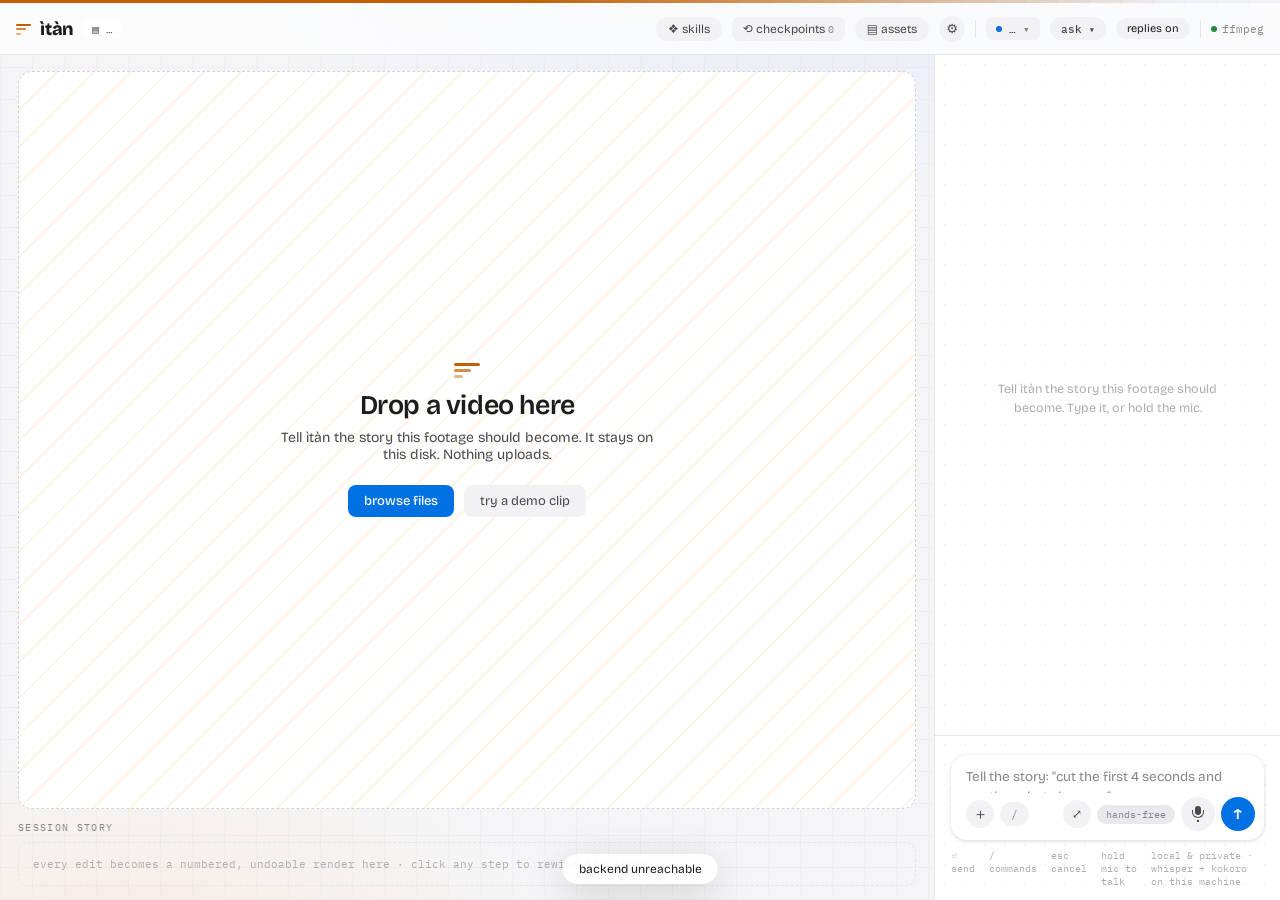
==== internal/server/ui/index.html @ f71ad03e "Depth is available and now asked for; preview images and audio as themselves The engine was never th" ====
<!DOCTYPE html>
<html lang="en">
<head>
<meta charset="utf-8">
<meta name="viewport" content="width=device-width, initial-scale=1">
<title>ìtàn</title>
<link href="https://fonts.googleapis.com/css2?family=Bricolage+Grotesque:opsz,wght@10..48,300..800&family=IBM+Plex+Mono:wght@400;500;600;700&display=swap" rel="stylesheet">
<style>
:root,[data-theme="light"]{--bg:#F5F5F7;--surface:#FFFFFF;--surface2:#FFFFFF;--fill:#F2F2F5;--fill2:#E8E8ED;--bubble:#E9E9EB;--border1:#E4E4E9;--border2:#D2D2D7;--border3:#B4B4BC;--t1:#1D1D1F;--t2:#48484D;--t3:#86868B;--t4:#AEAEB2;--accent:#0071E3;--accent-hov:#2B8AF0;--accent-deep:#005BB8;--accent-tint:rgba(0,113,227,.08);--accent-border:rgba(0,113,227,.32);--accent-border2:rgba(0,113,227,.5);--grid:rgba(0,0,0,.022);--plan:#C25E00;--plan-hov:#E07000;--plan-dim:#8F5A10;--plan-tint:rgba(255,149,0,.1);--plan-tint2:rgba(255,149,0,.2);--plan-border:rgba(255,149,0,.45);--rec:#FF3B30;--rec-tint:rgba(255,59,48,.07);--rec-border:rgba(255,59,48,.35);--err:#D70015;--err-tint:rgba(215,0,21,.05);--err-border:rgba(215,0,21,.3);--ok:#248A3D;--ok-border:rgba(36,138,61,.35);--stage:#E9E9ED;--ph1:#DFDFE4;--ph2:#D6D6DC;--hud:rgba(255,255,255,.85);--glass:rgba(255,255,255,.72);--dock:rgba(255,255,255,.92);--scrim:rgba(0,0,0,.3);--hf-bg:rgba(245,245,247,.97);--dots:rgba(0,0,0,.04);--shadow:rgba(0,0,0,.16)}
[data-theme="dark"]{--bg:#000000;--surface:#131316;--surface2:#1A1A1E;--fill:#232328;--fill2:#2C2C32;--bubble:#2E2E34;--border1:#26262C;--border2:#36363E;--border3:#4A4A54;--t1:#F5F5F7;--t2:#B9B9C0;--t3:#8E8E93;--t4:#636368;--accent:#0A84FF;--accent-hov:#409CFF;--accent-deep:#0060DF;--accent-tint:rgba(10,132,255,.12);--accent-border:rgba(10,132,255,.4);--accent-border2:rgba(10,132,255,.55);--grid:rgba(255,255,255,.016);--plan:#FF9F0A;--plan-hov:#FFB340;--plan-dim:#B37A20;--plan-tint:rgba(255,159,10,.1);--plan-tint2:rgba(255,159,10,.18);--plan-border:rgba(255,159,10,.4);--rec:#FF453A;--rec-tint:rgba(255,69,58,.08);--rec-border:rgba(255,69,58,.4);--err:#FF6961;--err-tint:rgba(255,105,97,.08);--err-border:rgba(255,105,97,.35);--ok:#32D74B;--ok-border:rgba(50,215,75,.35);--stage:#0A0A0C;--ph1:#141418;--ph2:#0E0E12;--hud:rgba(24,24,28,.85);--glass:rgba(16,16,18,.75);--dock:rgba(28,28,32,.92);--scrim:rgba(0,0,0,.55);--hf-bg:rgba(8,8,10,.95);--dots:rgba(255,255,255,.03);--shadow:rgba(0,0,0,.6)}
*{box-sizing:border-box}
html,body{height:100%}
body{margin:0;background:var(--bg);color:var(--t1);font-family:'Bricolage Grotesque',system-ui,sans-serif;-webkit-font-smoothing:antialiased;overflow:hidden}
.mono{font-family:'IBM Plex Mono',ui-monospace,monospace}
a{color:var(--accent);text-decoration:none}
button{font:inherit;border:none;background:none;color:inherit;cursor:pointer;padding:0}
input,textarea{font:inherit;color:var(--t1);background:transparent;border:none;outline:none}
::-webkit-scrollbar{width:8px;height:8px}::-webkit-scrollbar-thumb{background:var(--border1);border-radius:4px}::-webkit-scrollbar-track{background:transparent}
@keyframes rise{from{opacity:0;transform:translateY(12px)}to{opacity:1;transform:none}}
@keyframes blink{0%,55%{opacity:1}56%,100%{opacity:0}}
@keyframes pulse{0%,100%{opacity:1}50%{opacity:.3}}
@keyframes spin{to{transform:rotate(360deg)}}
@keyframes wv{0%,100%{transform:scaleY(.22)}50%{transform:scaleY(1)}}
@keyframes ringp{0%{box-shadow:0 0 0 0 rgba(255,69,58,.4)}100%{box-shadow:0 0 0 18px rgba(255,69,58,0)}}
.hidden{display:none!important}
.cursor{display:inline-block;width:7px;height:14px;background:var(--accent);margin-left:3px;vertical-align:-2px;animation:blink 1s step-end infinite}

#app{height:100vh;min-height:620px;display:flex;flex-direction:column;background:radial-gradient(1100px 520px at 66% -12%,var(--accent-tint),transparent 62%),radial-gradient(760px 420px at 10% 110%,var(--plan-tint),transparent 60%),repeating-linear-gradient(0deg,var(--grid) 0 1px,transparent 1px 32px),repeating-linear-gradient(90deg,var(--grid) 0 1px,transparent 1px 32px),var(--bg);overflow:hidden;position:relative}
#topbar{height:3px;flex:none;background:linear-gradient(90deg,var(--plan),var(--plan) 40%,transparent 92%)}

/* header */
header{height:52px;flex:none;display:flex;align-items:center;gap:10px;padding:0 16px;border-bottom:1px solid var(--border1);background:var(--glass);animation:rise .5s ease both}
.logo{display:flex;align-items:center;gap:9px}
.logo .bars{display:flex;flex-direction:column;gap:2.5px;padding-top:1px}
.logo .bars i{display:block;height:2px;background:var(--plan);border-radius:1px}
.logo .bars i:nth-child(1){width:15px}.logo .bars i:nth-child(2){width:10px;opacity:.75}.logo .bars i:nth-child(3){width:5px;opacity:.5}
.logo b{font-size:18px;font-weight:800;letter-spacing:-.01em}
#fileChip{font-size:10.5px;color:var(--t3);background:var(--surface2);border-radius:5px;padding:3px 8px}
#projChip{font-size:10.5px;color:var(--t2);background:var(--surface2);border-radius:5px;padding:3px 8px;cursor:pointer}
#projChip:hover{color:var(--t1)}
.rmx{margin-left:auto;color:var(--t4);cursor:pointer;font-size:10px;padding:0 2px;flex:none}
.step .tag+.rmx,.step .tag~.rmx{margin-left:0}
.rmx:hover{color:#e5484d}
.addTile{border-style:dashed;cursor:pointer;color:var(--t3)}
.addTile:hover{color:var(--t1);border-color:var(--accent-border)}
.runHdr{background:var(--fill2);width:186px}
.runHdr:hover{border-color:var(--accent-border)}
.runHdr .sum{color:var(--t3)}
.hpill{display:flex;align-items:center;gap:7px;font-size:12px;color:var(--t2);background:var(--fill);border-radius:999px;padding:5px 12px;cursor:pointer}
.hpill:hover{background:var(--border1)}
.hbtn{font-size:12px;color:var(--t2);background:var(--fill);border-radius:7px;padding:5px 11px;cursor:pointer}
.hbtn:hover{background:var(--border1)}
#skillChip{font-size:10px;color:var(--accent);background:var(--accent-tint);border-radius:999px;padding:1.5px 8px}
#gear{font-size:13px;color:var(--t2);background:var(--fill);border-radius:999px;width:26px;height:26px;display:flex;align-items:center;justify-content:center;cursor:pointer}
#gear:hover{background:var(--fill2)}
.vsep{width:1px;height:18px;background:var(--border1)}
#modelPill{display:flex;align-items:center;gap:7px;font-size:11px;color:var(--t1);background:var(--fill);border-radius:6px;padding:4.5px 10px;cursor:pointer}
#modelPill:hover{background:var(--fill2)}
#modelPill .dot{width:6px;height:6px;border-radius:50%;background:var(--accent)}
#modePill{font-size:10.5px;font-weight:500;border-radius:999px;padding:3.5px 10px;cursor:pointer;color:var(--t2);border:1px solid transparent;background:var(--fill)}
#modePill.plan{color:var(--plan);border-color:var(--plan-border);background:var(--plan-tint)}
#repliesPill{display:flex;align-items:center;gap:6px;background:var(--fill);border-radius:999px;padding:4px 11px;font-size:11px;cursor:pointer}
.wave{display:flex;align-items:flex-end;gap:1.5px;height:10px}
.wave i{width:2px;height:10px;background:var(--accent);border-radius:1px;transform-origin:bottom;animation:wv .8s ease-in-out infinite}
.wave i:nth-child(2){animation-delay:.15s}.wave i:nth-child(3){animation-delay:.3s}.wave i:nth-child(4){animation-delay:.45s}
#tokens{font-size:10.5px;color:var(--t3)}
#ffdot{display:flex;align-items:center;gap:5px;font-size:10.5px;color:var(--t3)}
#ffdot i{width:6px;height:6px;border-radius:50%;background:var(--ok)}
#ffdot.bad i{background:var(--err)}

/* layout */
#main{flex:1;display:flex;min-height:0}
#stagecol{flex:1.45;min-width:0;display:flex;flex-direction:column;padding:16px 18px 14px;gap:12px;animation:rise .55s .08s ease both;position:relative}
#planBanner{flex:none;display:flex;align-items:center;gap:9px;background:var(--plan-tint);border-radius:8px;padding:8px 12px;font-size:11px;color:var(--plan)}
#planBanner .r{margin-left:auto;color:var(--plan-dim)}

/* empty state */
#empty{flex:1;min-height:0;border:1.5px dashed var(--border2);border-radius:14px;background:var(--surface) repeating-linear-gradient(135deg,var(--plan-tint) 0 2px,transparent 2px 26px);display:flex;flex-direction:column;align-items:center;justify-content:center;gap:8px;padding:32px}
#empty.drag{border-color:var(--accent)}
#empty .bars i{display:block;height:3px;background:var(--plan);border-radius:2px;margin-bottom:3px}
#empty .bars i:nth-child(1){width:26px}#empty .bars i:nth-child(2){width:17px;opacity:.7}#empty .bars i:nth-child(3){width:9px;opacity:.45}
#empty h1{font-size:27px;font-weight:600;letter-spacing:-.015em;margin:0}
#empty p{font-size:14px;color:var(--t2);text-align:center;max-width:380px;margin:0;text-wrap:pretty}
.btnP{font-size:13px;font-weight:500;color:#FFF;background:var(--accent);border-radius:8px;padding:8px 16px;cursor:pointer}
.btnP:hover{background:var(--accent-deep)}
.btnS{font-size:13px;color:var(--t2);background:var(--fill);border-radius:8px;padding:8px 16px;cursor:pointer}
.btnS:hover{background:var(--border1)}

/* stage */
#stage{flex:1;min-height:0;background:var(--stage);border-radius:14px;position:relative;display:flex;align-items:center;justify-content:center;overflow:hidden}
#stage video{max-width:100%;max-height:100%;border-radius:4px}
#stage img{max-width:100%;max-height:100%;border-radius:4px;object-fit:contain}
#stageAudio{display:flex;flex-direction:column;align-items:center;gap:10px;color:var(--t2)}
#stageAudio.hidden{display:none}
#stageAudio .g{font-size:34px;color:var(--accent)}
#stageAudio .n{font-size:11px}
.hud{font-size:10.5px;color:var(--t2);background:var(--hud);border-radius:6px;padding:4px 9px}
#hudFile{position:absolute;top:12px;left:12px;z-index:3}
#hudRight{position:absolute;top:12px;right:12px;display:flex;gap:8px;align-items:center;z-index:3}
#viewToggle{display:flex;font-size:10.5px;background:var(--hud);border-radius:7px;overflow:hidden}
#viewToggle span{cursor:pointer;padding:4px 10px;color:var(--t3)}
#viewToggle span.on{color:#FFF;background:var(--accent);font-weight:700}
#exportBtn,#regionBtn{cursor:pointer}
#exportBtn:hover,#regionBtn:hover{background:var(--border1)}
/* lives at stagecol level so it is visible on empty projects too (compose-only runs) */
#workBanner{position:absolute;left:50%;transform:translateX(-50%);top:28px;max-width:72%;display:flex;align-items:center;gap:10px;background:var(--hud);border:1px solid var(--accent-border);border-radius:999px;padding:8px 16px;font-size:11px;color:var(--accent);z-index:6;box-shadow:0 8px 30px var(--shadow);white-space:nowrap}
#workBanner .spin{display:inline-block;width:11px;height:11px;border:1.5px solid var(--accent);border-top-color:transparent;border-radius:50%;animation:spin 1s linear infinite}
#workBanner .r{margin-left:auto;color:var(--t3)}
#transport{position:absolute;left:12px;right:12px;bottom:12px;display:flex;align-items:center;gap:12px;background:var(--hud);border-radius:8px;padding:7px 12px;z-index:3}
#transport #playBtn{cursor:pointer;font-size:12px;color:var(--t1)}
#tTime{font-size:10.5px;color:var(--t2)}
#tBar{flex:1;height:3px;background:var(--border1);border-radius:2px;position:relative;cursor:pointer}
#tFill{position:absolute;left:0;top:0;bottom:0;width:0;background:var(--accent);border-radius:2px}
#tKnob{position:absolute;top:-3.5px;width:10px;height:10px;border-radius:50%;background:var(--t1);transform:translateX(-5px)}
#tDims{font-size:10px;color:var(--t3)}
/* region select */
#regionLayer{position:absolute;inset:0;z-index:4;cursor:crosshair;display:none}
#regionBox{position:absolute;border:1.5px dashed var(--plan);background:var(--plan-tint);border-radius:3px;box-shadow:0 0 0 2000px var(--scrim)}
#regionBox i{position:absolute;width:7px;height:7px;background:var(--plan);border-radius:1px}
#regionBox i:nth-child(1){top:-7px;left:-7px}#regionBox i:nth-child(2){top:-7px;right:-7px}#regionBox i:nth-child(3){bottom:-7px;left:-7px}#regionBox i:nth-child(4){bottom:-7px;right:-7px}
#regionLabel{position:absolute;top:-24px;left:0;font-size:9.5px;color:var(--plan);white-space:nowrap;font-family:'IBM Plex Mono',ui-monospace,monospace}
#regionPop{position:absolute;width:300px;background:var(--surface2);border-radius:11px;box-shadow:0 16px 50px var(--shadow);overflow:hidden;z-index:6}
#regionPop .hd{padding:7px 12px;background:var(--fill);font-size:9px;letter-spacing:.12em;color:var(--t3);display:flex;align-items:center;gap:7px}
#regionPop .hd .r{margin-left:auto;letter-spacing:0}
#regionPop .bd{padding:10px 12px;display:flex;flex-direction:column;gap:9px}
#regionText{font-size:13px;color:var(--t1);line-height:1.4;width:100%}
#regionPop .opts{display:flex;gap:5px;font-size:9px;align-items:center}
#regionPop .opts span{cursor:pointer;color:var(--t3);background:var(--fill);border-radius:999px;padding:2.5px 8px}
#regionPop .opts span.on{color:#FFF;background:var(--plan);font-weight:600}
#regionSend{margin-left:auto;width:22px;height:22px;border-radius:50%;background:var(--accent);color:#FFF;font-size:12px;font-weight:700;display:flex;align-items:center;justify-content:center;cursor:pointer}

/* timeline */
#tlHead{display:flex;align-items:baseline;gap:10px;margin-bottom:8px}
.lbl{font-size:9.5px;letter-spacing:.14em;color:var(--t3);font-family:'IBM Plex Mono',ui-monospace,monospace}
#chapter{font-size:9.5px;color:var(--t4)}
#tlToggle{display:flex;font-size:9px;background:var(--fill);border-radius:6px;overflow:hidden;margin-left:2px}
#tlToggle span{cursor:pointer;padding:2.5px 9px;color:var(--t3);font-weight:700}
#tlToggle span.on{color:#FFF;background:var(--accent)}
.tlAct{cursor:pointer;font-size:10px;color:var(--t3);font-family:'IBM Plex Mono',ui-monospace,monospace}
.tlAct:hover{color:var(--t1)}
#tlEmpty{border:1px dashed var(--border1);border-radius:10px;padding:14px;font-size:10.5px;color:var(--t4);font-family:'IBM Plex Mono',ui-monospace,monospace}
#strip{display:flex;gap:8px;overflow-x:auto;padding-bottom:2px}
.step{cursor:pointer;flex:none;width:158px;border:1px solid transparent;background:var(--fill);border-radius:10px;padding:9px 11px}
.step:hover{background:var(--fill2)}
.step.active{border-color:var(--accent);background:var(--accent-tint)}
.step.rendering{border-color:var(--accent-border2);background:var(--accent-tint)}
.step .row{display:flex;align-items:baseline;gap:7px;font-size:10.5px;font-family:'IBM Plex Mono',ui-monospace,monospace;min-width:0}
.step .num{color:var(--t3);font-weight:700;flex:none}
.step.active .num,.step.rendering .num{color:var(--accent)}
/* long tool names (replace_audio, change_background) ellipsize instead of
   pushing the tag and ✕ outside the card border */
.step .nm{color:var(--t1);font-weight:500;flex:0 1 auto;min-width:0;overflow:hidden;text-overflow:ellipsis;white-space:nowrap}
.step .tag{margin-left:auto;font-size:8.5px;letter-spacing:.06em;color:var(--accent);flex:none}
.step.rendering .tag{animation:pulse 1.2s ease-in-out infinite}
.step .sum{font-size:11.5px;color:var(--t2);margin-top:4px;white-space:nowrap;overflow:hidden;text-overflow:ellipsis}
.step .meta{font-size:9.5px;color:var(--t3);margin-top:4px;font-family:'IBM Plex Mono',ui-monospace,monospace}
#tracks{background:var(--surface2);border-radius:10px;padding:9px 12px 11px;display:flex;flex-direction:column;gap:5px;position:relative}
#tracks .scale{display:flex;justify-content:space-between;font-size:8.5px;color:var(--t4);padding-left:34px;font-family:'IBM Plex Mono',ui-monospace,monospace}
#tracks .trow{display:flex;align-items:center;gap:8px}
#tracks .tlab{width:26px;font-size:9px;color:var(--t3);flex:none;font-family:'IBM Plex Mono',ui-monospace,monospace}
#tracks .note{font-size:8.5px;color:var(--t4);padding-left:34px;margin-top:2px;font-family:'IBM Plex Mono',ui-monospace,monospace}
#tracks .lane{position:relative;flex:1;cursor:crosshair}
#tracks .tsel{position:absolute;top:-2px;bottom:-2px;background:var(--accent-tint);border:1px solid var(--accent-border);border-radius:3px;pointer-events:none}
#tracks .tsel .tlbl{position:absolute;top:-16px;left:0;font-size:9px;color:var(--accent);white-space:nowrap;font-family:'IBM Plex Mono',ui-monospace,monospace}
.thandle{position:absolute;top:-3px;bottom:-3px;width:8px;background:var(--accent);border-radius:3px;cursor:ew-resize;opacity:0;transition:opacity .15s;z-index:3}
.thandle::after{content:'';position:absolute;inset:0 -6px}
#tracks .trow:hover .thandle{opacity:.9}
.thandle.dragging{opacity:1}
#gestureChip{position:absolute;right:12px;bottom:8px;display:flex;align-items:center;gap:9px;background:var(--surface2);border:1px solid var(--accent-border);border-radius:999px;padding:5px 6px 5px 13px;box-shadow:0 8px 30px var(--shadow);z-index:5;font-family:'IBM Plex Mono',ui-monospace,monospace;font-size:10.5px}
#gestureChip .apply{cursor:pointer;color:#FFF;background:var(--accent);border-radius:999px;padding:3px 11px;font-weight:700}
#gestureChip .apply:hover{background:var(--accent-hov)}
#gestureChip .drop{cursor:pointer;color:var(--t3);padding:3px 5px}
#gestureChip .drop:hover{color:var(--t1)}

#playhead{position:absolute;top:24px;bottom:26px;width:1.5px;background:var(--t1);z-index:2;pointer-events:none}
#playhead i{position:absolute;top:-5px;left:-3.5px;width:8.5px;height:6px;background:var(--t1);clip-path:polygon(0 0,100% 0,50% 100%)}
#resumeCard{cursor:pointer;margin-top:22px;display:flex;align-items:center;gap:12px;background:var(--surface2);border-radius:10px;padding:10px 14px;box-shadow:0 1px 4px var(--shadow)}
#resumeCard:hover{background:var(--fill2)}
#resumeCard .rg{font-size:10px;color:var(--t3)}
#resumeCard .rn{font-size:12.5px;font-weight:500;color:var(--t1)}
#resumeCard .rm{font-size:10px;color:var(--t3);margin-top:2px}
#resumeCard .go{font-size:11px;color:var(--accent);margin-left:8px}
/* assets drawer */
#astDlg{position:absolute;top:55px;right:0;bottom:0;width:392px;background:var(--bg);box-shadow:-20px 0 60px var(--shadow);z-index:41;display:flex;flex-direction:column}
#astHead{padding:14px 18px 10px;display:flex;align-items:center;gap:10px}
#astHead b{font-size:15px;font-weight:600}
#astHead .pth{font-size:10px;color:var(--t3);max-width:180px;white-space:nowrap;overflow:hidden;text-overflow:ellipsis}
#astFilters{display:flex;gap:5px;padding:0 18px 10px}
#astFilters span{cursor:pointer;font-size:10px;color:var(--t3);background:var(--fill);border-radius:999px;padding:3.5px 11px}
#astFilters span.on{color:#FFF;background:var(--accent)}
#astFilters span.iss{color:var(--err);background:var(--err-tint)}
#astFilters span.iss.on{color:#FFF;background:var(--err)}
#astGrid{flex:1;overflow-y:auto;padding:2px 14px 12px;display:grid;grid-template-columns:1fr 1fr;gap:8px;align-content:start}
.astCard{cursor:pointer;border-radius:11px;padding:7px;background:var(--surface)}
.astCard:hover{background:var(--fill)}
.astThumb{aspect-ratio:16/10;border-radius:7px;background:var(--ph1);display:flex;align-items:center;justify-content:center;position:relative;overflow:hidden;font-size:15px;color:var(--t3)}
.astThumb .badge{position:absolute;top:5px;left:5px;font-size:8.5px;color:#FFF;background:var(--accent);border-radius:4px;padding:1px 6px}
.astThumb .dur{position:absolute;bottom:5px;right:6px;font-size:8.5px;color:var(--t2)}
.astCard .nm{font-size:10.5px;color:var(--t1);margin-top:6px;white-space:nowrap;overflow:hidden;text-overflow:ellipsis}
.astCard .mt{font-size:9px;color:var(--t3);margin-top:2px}
.astCard .mt.bad{color:var(--err)}
.astCard .fix{font-size:9.5px;color:var(--accent);margin-top:5px}
#astFoot{padding:11px 18px;display:flex;align-items:center;gap:8px;border-top:1px solid var(--border1)}
#astFoot .hint{flex:1;font-size:11.5px;color:var(--t3)}
#astImport{cursor:pointer;font-size:12px;color:var(--accent);background:var(--fill);border-radius:7px;padding:5px 12px}
#astImport:hover{background:var(--fill2)}
/* export dialog */
#expDlg{width:440px;border-radius:16px;top:50%;left:50%;transform:translate(-50%,-50%)}
#expDlg .fileRow{display:flex;gap:12px;align-items:center;background:var(--surface);border-radius:12px;padding:12px;margin:0 20px}
#expDlg .fileRow .th{width:44px;height:66px;border-radius:6px;background:var(--ph1);flex:none}
#expDlg .lbl{font-size:9.5px;letter-spacing:.14em;color:var(--t3);margin:16px 20px 8px}
#expDlg .preset{display:flex;align-items:center;gap:10px;padding:11px 14px;background:var(--surface);border-radius:12px;margin:0 20px}
#expDlg .preset .radio{width:16px;height:16px;border-radius:50%;background:var(--accent);flex:none;display:flex;align-items:center;justify-content:center}
#expDlg .preset .radio i{width:6px;height:6px;border-radius:50%;background:#FFF}
#expName{flex:1;background:var(--fill);border-radius:7px;padding:7px 10px;font-size:11.5px;font-family:'IBM Plex Mono',ui-monospace,monospace}
#dropVeil{position:absolute;inset:0;z-index:70;background:var(--accent-tint);backdrop-filter:blur(2px);display:flex;align-items:center;justify-content:center;pointer-events:none}
#dropVeil .box{border:2px dashed var(--accent);border-radius:16px;padding:22px 34px;background:var(--surface2);font-size:15px;font-weight:600;color:var(--accent);box-shadow:0 20px 60px var(--shadow)}
/* chat */
#chatcol{width:clamp(340px,27vw,430px);flex:none;display:flex;flex-direction:column;border-left:1px solid var(--border1);background-color:var(--surface);background-image:radial-gradient(var(--dots) 1px,transparent 1px);background-size:20px 20px;min-height:0;animation:rise .55s .16s ease both}
#msgs{flex:1;overflow-y:auto;padding:16px 16px 8px;display:flex;flex-direction:column;gap:16px}
.mU{flex:none;align-self:flex-end;max-width:88%;background:var(--accent-tint);border-radius:14px;padding:8px 13px;font-size:13px;line-height:1.5;color:var(--t1);white-space:pre-wrap}
.mA{flex:none;align-self:flex-start;max-width:96%;font-size:13px;line-height:1.55;color:var(--t2);white-space:pre-wrap}
#chatHint{margin:auto;align-self:center;max-width:250px;text-align:center;font-size:12.5px;line-height:1.5;color:var(--t4);text-wrap:pretty}
.speakChip{display:inline-flex;align-items:center;gap:7px;margin-top:8px;background:var(--accent-tint);border-radius:999px;padding:4px 11px;font-size:10px;color:var(--accent);font-family:'IBM Plex Mono',ui-monospace,monospace}
.speakChip .mute{cursor:pointer;color:var(--t3)}
.speakChip .mute:hover{color:var(--t1)}
.trace{flex:none;background:var(--surface2);border-radius:11px;overflow:hidden}
.trace .hd{display:flex;align-items:center;gap:8px;padding:8px 12px;font-size:10px;letter-spacing:.1em;color:var(--t3);font-family:'IBM Plex Mono',ui-monospace,monospace;cursor:pointer}
.trace .hd .sum{margin-left:auto;letter-spacing:0;color:var(--t2)}
.trow2{padding:8px 12px;border-top:1px solid var(--border1)}
.trow2 .l1{display:flex;align-items:baseline;gap:8px;font-size:12px;font-family:'IBM Plex Mono',ui-monospace,monospace}
.trow2 .g{display:inline-block}
.trow2 .nm{font-weight:700;color:var(--t1)}
.trow2 .ar{color:var(--t3);overflow:hidden;text-overflow:ellipsis;white-space:nowrap;flex:1;min-width:0}
.trow2 .rt{flex:none;margin-left:auto;font-size:10.5px;color:var(--t3)}
.trow2 .res{font-size:11.5px;line-height:1.5;padding-left:21px;margin-top:2px;color:var(--t2);font-family:'IBM Plex Mono',ui-monospace,monospace;word-break:break-word}
.plan{flex:none;background:var(--plan-tint);border-radius:11px;overflow:hidden}
.plan .hd{display:flex;align-items:center;gap:8px;padding:8px 12px;font-size:10px;letter-spacing:.1em;color:var(--plan);font-family:'IBM Plex Mono',ui-monospace,monospace}
.plan .bd{padding:6px 12px 10px;display:flex;flex-direction:column}
.plan .it{display:flex;gap:10px;padding:5.5px 0;font-size:13px;line-height:1.45;color:var(--t2);border-bottom:1px solid var(--plan-tint)}
.plan .it b{font-size:11px;color:var(--plan);font-family:'IBM Plex Mono',ui-monospace,monospace;font-weight:400;padding-top:1px}
.plan .acts{display:flex;gap:8px;align-items:center;margin-top:11px}
.planGo{font-size:12.5px;font-weight:600;color:#FFF;background:var(--plan);border-radius:7px;padding:7px 14px;cursor:pointer}
.planGo:hover{background:var(--plan-hov)}
.planKeep{font-size:12.5px;color:var(--t2);background:var(--fill);border-radius:7px;padding:7px 12px;cursor:pointer}
.planSteer{flex:1;font-size:12px;color:var(--t3);background:var(--fill);border-radius:7px;padding:7px 11px;font-style:italic}

/* composer */
#composer{flex:none;padding:10px 16px 12px;border-top:1px solid var(--border1);display:flex;flex-direction:column;gap:9px}
#micErr{background:var(--err-tint);border-radius:9px;padding:9px 12px;display:flex;gap:9px;align-items:baseline}
#micErr .x{font-size:12px;color:var(--err);font-family:'IBM Plex Mono',ui-monospace,monospace}
#micErr .bd{font-size:12.5px;line-height:1.5;color:var(--t2);flex:1}
#micErr code{display:block;font-family:'IBM Plex Mono',ui-monospace,monospace;font-size:11.5px;color:var(--t1);background:var(--surface2);border-radius:6px;padding:6px 10px;margin-top:6px}
#micErr .retry{cursor:pointer;font-size:10.5px;color:var(--err);flex:none;font-family:'IBM Plex Mono',ui-monospace,monospace}
#chips{display:flex;gap:7px;flex-wrap:wrap}
#chips span{cursor:pointer;font-size:12px;color:var(--t2);background:var(--fill);border-radius:999px;padding:5px 12px}
#chips span:hover{background:var(--fill2);color:var(--t1)}
#composeBar{display:flex;flex-direction:column;background:var(--surface2);border-radius:16px;box-shadow:0 1px 4px var(--shadow);padding:6px 9px 9px 15px}
#composeRow{display:flex;align-items:center;gap:6px;padding-top:4px;min-width:0;flex-wrap:nowrap}
#expandBtn{cursor:pointer;width:28px;height:28px;border-radius:50%;background:var(--fill);color:var(--t2);font-size:12px;display:flex;align-items:center;justify-content:center;flex:none}
#expandBtn:hover{background:var(--fill2);color:var(--t1)}
#composeBar.expanded #input{flex:none!important;height:42vh!important;max-height:42vh}
#plusBtn{cursor:pointer;width:28px;height:28px;border-radius:50%;background:var(--fill);color:var(--t2);font-size:15px;display:flex;align-items:center;justify-content:center;flex:none}
#plusBtn:hover{background:var(--fill2);color:var(--t1)}
#cmdChip{cursor:pointer;font-size:11px;color:var(--t3);background:var(--fill);border-radius:999px;padding:5px 11px;white-space:nowrap;flex:none}
#cmdChip:hover{background:var(--fill2);color:var(--t1)}
#liveChip{display:flex;align-items:center;justify-content:center;width:28px;height:28px;border-radius:50%;background:var(--fill);flex:none}
#liveChip i{width:7px;height:7px;border-radius:50%;background:var(--ok);animation:pulse 1.2s ease-in-out infinite}
#input{flex:1;font-size:13.5px;color:var(--t1);resize:none;border:none;background:transparent;outline:none;font-family:inherit;line-height:1.45;max-height:140px;overflow-y:auto;padding:6px 0}
#input::placeholder{color:var(--t3)}
#hfBtn{cursor:pointer;font-size:9.5px;color:var(--t3);background:var(--fill2);border-radius:999px;padding:3px 9px;font-family:'IBM Plex Mono',ui-monospace,monospace;flex:none;white-space:nowrap}
#hfBtn:hover{color:var(--accent)}
#micBtn{cursor:pointer;width:34px;height:34px;border-radius:50%;background:var(--fill);color:var(--t2);display:flex;align-items:center;justify-content:center;flex:none}
#micBtn:hover{color:var(--rec)}
.micIco{position:relative;width:16px;height:16px}
.micIco i:nth-child(1){position:absolute;left:5px;top:0;width:6px;height:9px;border-radius:3px;background:currentColor}
.micIco i:nth-child(2){position:absolute;left:2px;top:4px;width:12px;height:8px;border:1.5px solid currentColor;border-top:none;border-radius:0 0 7px 7px}
.micIco i:nth-child(3){position:absolute;left:7px;bottom:0;width:2px;height:2.5px;background:currentColor}
#sendBtn{width:34px;height:34px;border-radius:50%;background:var(--accent);color:#FFF;font-size:15px;font-weight:700;display:flex;align-items:center;justify-content:center;flex:none;cursor:pointer}
#sendBtn:hover{background:var(--accent-hov)}
#sendBtn.stop span{width:10px;height:10px;background:#FFF;border-radius:2px;display:block}
#listenBar{display:flex;align-items:center;gap:12px;background:var(--rec-tint);border-radius:13px;padding:10px 14px}
#listenBar .dot{width:10px;height:10px;border-radius:50%;background:var(--rec);animation:ringp 1.4s ease-out infinite;flex:none}
#listenBar .lb{font-size:11px;color:var(--rec);letter-spacing:.08em;font-family:'IBM Plex Mono',ui-monospace,monospace}
#lwave{flex:1;display:flex;align-items:center;justify-content:center;gap:2.5px;height:20px}
#lwave i{width:2.5px;border-radius:1px;background:var(--rec);transform-origin:center;animation:wv .9s ease-in-out infinite}
#listenTime{font-size:11px;color:var(--t1);font-family:'IBM Plex Mono',ui-monospace,monospace}
#listenStop{width:30px;height:30px;border-radius:50%;background:var(--rec);display:flex;align-items:center;justify-content:center;cursor:pointer;flex:none}
#listenStop i{width:10px;height:10px;background:#FFF;border-radius:2px}
#listenHint,#hints{font-size:9.5px;color:var(--t4);font-family:'IBM Plex Mono',ui-monospace,monospace}
#listenHint{text-align:center;color:var(--t3)}
#hints{display:flex;gap:14px}
#hints .r{margin-left:auto}

/* overlays */
.scrim{position:absolute;inset:0;background:var(--scrim);backdrop-filter:blur(2px);z-index:40}
.scrimClear{position:absolute;inset:0;z-index:40}
.dlg{position:absolute;background:var(--surface2);border-radius:14px;box-shadow:0 24px 80px var(--shadow);z-index:41;overflow:hidden}
.dlgHd{padding:9px 16px;background:var(--fill);font-size:9.5px;letter-spacing:.14em;color:var(--t3);display:flex;align-items:center;gap:8px;font-family:'IBM Plex Mono',ui-monospace,monospace}
.dlgHd .r{margin-left:auto;letter-spacing:0}
#permDlg{width:480px;top:50%;left:50%;transform:translate(-50%,-50%)}
#permDlg .bd{padding:16px;display:flex;flex-direction:column;gap:13px}
#permCall{font-size:13px;background:var(--surface2);border:1px solid var(--border1);border-radius:9px;padding:11px 13px;font-family:'IBM Plex Mono',ui-monospace,monospace;word-break:break-all}
#permCall .t{color:var(--accent)}
#permCall .a{color:var(--t2)}
#permNote{font-size:12.5px;color:var(--t2);line-height:1.5}
#permDlg .btns{display:flex;gap:8px}
#permDlg .btns div{cursor:pointer;text-align:center;font-size:13px;border-radius:8px;padding:8.5px 0}
#permAllow{flex:1;font-weight:600;color:#FFF;background:var(--accent)}
#permAllow:hover{background:var(--accent-hov)}
#permAlways{flex:1.3;color:var(--t1);background:var(--fill)}
#permAlways:hover{background:var(--border1)}
#permDeny{flex:1;color:var(--t2);background:var(--fill)}
#permDeny:hover{color:var(--err)}
#permSteerLbl{font-size:9.5px;letter-spacing:.1em;color:var(--plan);margin-bottom:6px;font-family:'IBM Plex Mono',ui-monospace,monospace}
#permSteer{width:100%;border:1px solid var(--accent-border2);background:var(--surface2);border-radius:9px;padding:10px 13px;font-size:13px;box-shadow:0 0 0 3px var(--accent-tint)}
#permHint{font-size:11px;color:var(--t3);margin-top:6px}
#hfOverlay{position:absolute;inset:0;background:var(--hf-bg);display:flex;flex-direction:column;align-items:center;justify-content:center;gap:22px;z-index:50;padding:40px}
#hfTag{display:flex;align-items:center;gap:10px;font-size:10px;letter-spacing:.18em;color:var(--rec);font-family:'IBM Plex Mono',ui-monospace,monospace}
#hfTag i{width:9px;height:9px;border-radius:50%;background:var(--rec);animation:ringp 1.4s ease-out infinite}
#hfText{font-size:40px;font-weight:600;line-height:1.15;letter-spacing:-.02em;text-align:center;max-width:760px;text-wrap:balance}
#hfText .cursor{width:3px;height:34px;background:var(--rec);vertical-align:-3px}
#hfWave{display:flex;align-items:center;gap:2.5px;height:26px}
#hfWave i{width:3px;border-radius:1.5px;background:var(--rec);transform-origin:center;animation:wv .9s ease-in-out infinite}
#hfPause{font-size:12px;color:var(--t2);font-family:'IBM Plex Mono',ui-monospace,monospace}
#hfPause b{color:var(--t1);font-weight:400}
#hfFoot{position:absolute;bottom:26px;font-size:10px;color:var(--t4);font-family:'IBM Plex Mono',ui-monospace,monospace}
#modelDlg{top:50px;right:230px;width:312px;border-radius:12px}
#projDlg{top:50px;left:96px;width:420px;border-radius:12px;max-height:calc(100vh - 80px);display:flex;flex-direction:column}
#projList{overflow-y:auto;min-height:0}
.mrow{cursor:pointer;display:flex;align-items:center;gap:10px;padding:10px 14px;border-top:1px solid var(--border1)}
.mrow:hover{background:var(--fill2)}
.mrow .dot{width:6px;height:6px;border-radius:50%;flex:none}
.mrow .nm{font-size:12px;color:var(--t1);font-family:'IBM Plex Mono',ui-monospace,monospace}
.mrow .via{font-size:9.5px;color:var(--t3);margin-top:2px;font-family:'IBM Plex Mono',ui-monospace,monospace}
.badgeL{font-size:9px;color:var(--ok);background:var(--fill2);border-radius:4px;padding:1px 6px;font-family:'IBM Plex Mono',ui-monospace,monospace}
#modelFoot{padding:9px 14px;border-top:1px solid var(--border1);font-size:11px;color:var(--t3);line-height:1.5}
#skillsDlg{top:50%;left:50%;transform:translate(-50%,-50%);width:640px}
#skillsDlg .top{padding:13px 18px;display:flex;align-items:baseline;gap:10px;border-bottom:1px solid var(--border1)}
#skillsDlg .top h2{font-size:16px;font-weight:600;margin:0}
#skillsDlg .top p{font-size:12px;color:var(--t3);margin:0}
#skillsGrid{padding:16px;display:grid;grid-template-columns:1fr 1fr;gap:10px;max-height:50vh;overflow-y:auto}
.skCard{cursor:default;border:1px solid transparent;background:var(--fill);border-radius:11px;padding:13px 14px}
.skCard.active{border-color:var(--accent-border);background:var(--accent-tint)}
.skCard .nm{font-size:12.5px;font-weight:700;font-family:'IBM Plex Mono',ui-monospace,monospace}
.skCard .ab{font-size:9px;color:var(--accent);background:var(--accent-tint);border-radius:4px;padding:1px 6px;margin-left:8px;font-family:'IBM Plex Mono',ui-monospace,monospace}
.skCard .ds{font-size:12.5px;color:var(--t2);line-height:1.5;margin-top:6px;text-wrap:pretty}
.skCard .src{font-size:9.5px;color:var(--t3);margin-top:9px;font-family:'IBM Plex Mono',ui-monospace,monospace}
#skillsFoot{padding:11px 18px;border-top:1px solid var(--border1);font-size:10px;color:var(--t3);font-family:'IBM Plex Mono',ui-monospace,monospace}
#cpDlg{top:52px;right:0;bottom:0;width:372px;border-radius:0;background:var(--surface);box-shadow:-20px 0 60px var(--shadow);display:flex;flex-direction:column}
#cpDlg .top{padding:14px 18px;border-bottom:1px solid var(--border1)}
#cpDlg .top .t{display:flex;align-items:baseline}
#cpDlg .top .t b{font-size:15px;font-weight:600}
#cpDlg .top p{font-size:12px;color:var(--t3);margin:4px 0 0;line-height:1.5;text-wrap:pretty}
#cpList{flex:1;overflow-y:auto;padding:10px 12px;display:flex;flex-direction:column;gap:6px}
.cpRow{background:var(--fill);border-radius:10px;padding:11px 13px;display:flex;align-items:center;gap:11px}
.cpRow:hover{background:var(--fill2)}
.cpRow .num{font-size:10px;color:var(--plan);flex:none;font-family:'IBM Plex Mono',ui-monospace,monospace}
.cpRow .lb{font-size:12.5px;color:var(--t1);white-space:nowrap;overflow:hidden;text-overflow:ellipsis}
.cpRow .wh{font-size:9.5px;color:var(--t3);margin-top:3px;font-family:'IBM Plex Mono',ui-monospace,monospace}
.cpRow .go{cursor:pointer;flex:none;font-size:10px;color:var(--t3);font-family:'IBM Plex Mono',ui-monospace,monospace}
.cpRow .go:hover{color:var(--plan)}
#cpFoot{padding:11px 18px;border-top:1px solid var(--border1);font-size:9.5px;color:var(--t4);font-family:'IBM Plex Mono',ui-monospace,monospace}
#setDlg{top:50%;left:50%;transform:translate(-50%,-50%);width:560px;max-height:86vh;overflow-y:auto;background:var(--bg)}
#setDlg .top{padding:13px 20px;display:flex;align-items:baseline;position:sticky;top:0;background:var(--bg);z-index:2}
#setDlg .top b{font-size:16px;font-weight:600}
#setDlg .sec{padding:0 20px;margin-bottom:16px}
#setDlg .sec .lbl{margin-bottom:7px;padding-left:2px;display:block}
#setDlg .card{background:var(--surface);border-radius:11px}
#setDlg .srow{padding:11px 14px;display:flex;align-items:center;gap:10px}
#setDlg .srow+.srow{border-top:1px solid var(--border1)}
#setDlg .srow .nm{flex:1;font-size:13px;color:var(--t1)}
#setDlg .srow .sub{font-size:10.5px;color:var(--t3);margin-top:3px;font-family:'IBM Plex Mono',ui-monospace,monospace}
.seg{display:flex;background:var(--fill);border-radius:8px;padding:2px}
.seg span{cursor:pointer;font-size:12px;padding:4px 12px;border-radius:6px;color:var(--t3)}
.seg span.on{color:#FFF;background:var(--accent)}
.toggle{cursor:pointer;width:36px;height:21px;border-radius:999px;background:var(--fill2);position:relative;flex:none}
.toggle.on{background:var(--accent)}
.toggle i{position:absolute;top:2px;left:2px;width:17px;height:17px;border-radius:50%;background:#FFF;box-shadow:0 1px 2px rgba(0,0,0,.25);transition:left .15s}
.toggle.on i{left:17px}
.close{cursor:pointer;margin-left:auto;color:var(--t3)}
.close:hover{color:var(--t1)}
#toast{position:absolute;bottom:16px;left:50%;transform:translateX(-50%);background:var(--dock);border-radius:999px;padding:8px 16px;font-size:12px;color:var(--t1);box-shadow:0 10px 40px var(--shadow);z-index:70}
</style>
</head>
<body>
<div id="app">
  <div id="topbar"></div>
  <input type="file" id="fileInput" accept="video/*" multiple hidden>
  <input type="file" id="assetInput" accept="video/*,image/*,audio/*" multiple hidden>
  <div id="dropVeil" class="hidden"><div class="box">drop to add to this project</div></div>
  <header>
    <div class="logo"><div class="bars"><i></i><i></i><i></i></div><b>ìtàn</b></div>
    <div id="projChip" class="mono" title="projects — each folder is its own session">▤ …</div>
    <div id="fileChip" class="mono hidden"></div>
    <div style="flex:1"></div>
    <div class="hpill" id="skillsBtn">❖ skills<span id="skillChip" class="mono hidden"></span></div>
    <div class="hbtn" id="cpBtn">⟲ checkpoints <span id="cpCount" class="mono" style="font-size:10px;color:var(--t3)">0</span></div>
    <div class="hpill" id="assetsBtn">▤ assets</div>
    <div id="gear">⚙</div>
    <div class="vsep"></div>
    <div id="modelPill" class="mono"><span class="dot"></span><span id="modelName">…</span><span style="color:var(--t3)">▾</span></div>
    <div id="modePill" class="mono">ask ▾</div>
    <div id="repliesPill"><span class="wave hidden" id="hdrWave"><i></i><i></i><i></i></span><span id="repliesLabel">replies on</span></div>
    <div class="vsep"></div>
    <div id="tokens" class="mono hidden"></div>
    <div id="ffdot" class="mono"><i></i>ffmpeg</div>
  </header>

  <div id="main">
    <div id="stagecol">
      <div id="planBanner" class="mono hidden">◇ plan mode: the agent may read but not edit until you approve<span class="r">shift+tab cycles modes</span></div>
      <div id="workBanner" class="mono hidden"><span class="spin"></span><span id="workText"></span><span class="r">esc cancels</span></div>

      <div id="empty">
        <div class="bars"><i></i><i></i><i></i></div>
        <h1>Drop a video here</h1>
        <p>Tell ìtàn the story this footage should become. It stays on this disk. Nothing uploads.</p>
        <div style="display:flex;gap:10px;margin-top:14px">
          <div class="btnP" id="browseBtn">browse files</div>
          <div class="btnS" id="demoBtn">try a demo clip</div>
        </div>
        <div id="resumeCard" class="hidden"></div>
      </div>

      <div id="stage" class="hidden">
        <video id="video" playsinline></video>
        <img id="stageImg" class="hidden" alt="">
        <div id="stageAudio" class="hidden"><span class="g">♫</span><span class="n mono"></span></div>
        <div id="hudFile" class="hud mono"></div>
        <div id="hudRight">
          <div id="viewToggle" class="mono"><span data-v="original">original</span><span data-v="current" class="on">current</span></div>
          <div id="regionBtn" class="hud mono">⌖ region</div>
          <div id="exportBtn" class="hud mono">⤓ export</div>
        </div>
        <div id="regionLayer">
          <div id="regionBox" class="hidden"><i></i><i></i><i></i><i></i><div id="regionLabel"></div></div>
        </div>
        <div id="regionPop" class="hidden">
          <div class="hd mono">FIX THIS REGION<span class="r">esc clears</span></div>
          <div class="bd">
            <input id="regionText" placeholder="what should change here?">
            <div class="opts mono">
              <span data-s="this frame">this frame</span>
              <span data-s="track it everywhere" class="on">track it everywhere</span>
              <span id="regionSend">↑</span>
            </div>
          </div>
        </div>
        <div id="transport" class="hidden">
          <span id="playBtn">▶</span>
          <span id="tTime" class="mono">0:00.0 / 0:00</span>
          <div id="tBar"><div id="tFill"></div><div id="tKnob" style="left:0"></div></div>
          <span id="tDims" class="mono"></span>
        </div>
      </div>

      <div id="timeline">
        <div id="tlHead">
          <span class="lbl">SESSION STORY</span>
          <span id="chapter" class="mono"></span>
          <div id="tlToggle" class="mono hidden"><span data-v="story" class="on">story</span><span data-v="tracks">tracks</span></div>
          <div style="flex:1"></div>
          <span class="tlAct hidden" id="arrangeBtn">⇅ arrange</span>
          <span class="tlAct hidden" id="undoBtn">↶ undo</span>
          <span class="tlAct hidden" id="revStepBtn">⟲ revert to selected</span>
          <span class="tlAct hidden" id="cpBtn2">⟲ checkpoints</span>
        </div>
        <div id="tlEmpty">every edit becomes a numbered, undoable render here · click any step to rewind the story</div>
        <div id="strip" class="hidden"></div>
        <div id="tracks" class="hidden"></div>
      </div>
    </div>

    <div id="chatcol">
      <div id="msgs"></div>
      <div id="composer">
        <div id="micErr" class="hidden">
          <span class="x">✕</span>
          <div class="bd">Voice needs the local Whisper server. Start it, then retry:<code id="micErrCmd">faster-whisper-server · http://localhost:8000</code></div>
          <span class="retry" id="micRetry">↻ retry</span>
        </div>
        <div id="chips"></div>
        <div id="composeBar">
          <textarea id="input" rows="1" placeholder='Tell the story: "cut the first 4 seconds and caption what she says"' autocomplete="off"></textarea>
          <div id="composeRow">
            <div id="plusBtn" title="assets — drop files anywhere, or pick one">＋</div>
            <span id="cmdChip" class="mono" title="slash commands">/</span>
            <span id="liveChip" class="hidden" title="live — what you send now steers the run"><i></i></span>
            <div style="flex:1"></div>
            <div id="expandBtn" title="expand the composer (⌘⏎ toggles)">⤢</div>
            <span id="hfBtn">hands-free</span>
            <div id="micBtn" title="hold to talk"><div class="micIco"><i></i><i></i><i></i></div></div>
            <div id="sendBtn"><span>↑</span></div>
          </div>
        </div>
        <div id="listenBar" class="hidden">
          <span class="dot"></span><span class="lb">LISTENING</span>
          <div id="lwave"></div>
          <span id="listenTime">0:00</span>
          <div id="listenStop"><i></i></div>
        </div>
        <div id="listenHint" class="hidden">tap ■ to transcribe into the composer · esc discards · transcript is editable before it sends</div>
        <div id="hints"><span>⏎ send</span><span>/ commands</span><span>esc cancel</span><span>hold mic to talk</span><span class="r">local &amp; private · whisper + kokoro on this machine</span></div>
      </div>
    </div>
  </div>

  <!-- permission dialog -->
  <div id="permWrap" class="hidden">
    <div class="scrim"></div>
    <div class="dlg" id="permDlg">
      <div class="dlgHd">PERMISSION · MUTATING TOOL<span class="r">⏎ allow · esc deny</span></div>
      <div class="bd">
        <div id="permCall"><span class="t" id="permTool"></span> <span class="a" id="permArgs"></span></div>
        <div id="permNote"></div>
        <div class="btns"><div id="permAllow">Allow</div><div id="permAlways">Always allow</div><div id="permDeny">Deny</div></div>
        <div>
          <div id="permSteerLbl">OR STEER IT</div>
          <input id="permSteer" placeholder='"export as final-v2.mp4 instead" — your words become the instruction'>
          <div id="permHint">Deny + text sends both: the refusal <i>and</i> why. The agent acts on it immediately.</div>
        </div>
      </div>
    </div>
  </div>

  <!-- hands-free overlay -->
  <div id="hfOverlay" class="hidden">
    <div id="hfTag"><i></i>HANDS-FREE · LISTENING</div>
    <div id="hfText">…<span class="cursor"></span></div>
    <div id="hfWave"></div>
    <div id="hfPause" class="mono">auto-send after a natural pause · <b id="hfCount">0.0s</b> of 0.8s silence</div>
    <div id="hfFoot">esc exits hands-free · agent status will read aloud when replies are on</div>
  </div>

  <!-- model picker -->
  <div id="modelWrap" class="hidden">
    <div class="scrimClear" data-close></div>
    <div class="dlg" id="modelDlg">
      <div class="dlgHd">SWAP THE BRAIN, MID-SESSION</div>
      <div id="modelList"></div>
      <div id="modelFoot"></div>
    </div>
  </div>

  <!-- skills -->
  <div id="skillsWrap" class="hidden">
    <div class="scrim" data-close></div>
    <div class="dlg" id="skillsDlg">
      <div class="top"><h2>Skills</h2><p>readable markdown playbooks: recipes, not presets.</p><span class="close" data-close>✕</span></div>
      <div id="skillsGrid"></div>
      <div id="skillsFoot">~/.itan/skills/*/SKILL.md · add your own playbook there</div>
    </div>
  </div>

  <!-- checkpoints -->
  <div id="cpWrap" class="hidden">
    <div class="scrimClear" data-close></div>
    <div class="dlg" id="cpDlg">
      <div class="top"><div class="t"><b>Checkpoints</b><span class="close" data-close>✕</span></div><p>Chapters of this session. Reverting rewinds the <i>project and the conversation together</i>.</p></div>
      <div id="cpList"></div>
      <div id="cpFoot">checkpoints are immutable · reverting never destroys later steps</div>
    </div>
  </div>

  <!-- projects -->
  <div id="projWrap" class="hidden">
    <div class="scrimClear" data-close></div>
    <div class="dlg" id="projDlg">
      <div class="dlgHd">PROJECTS · each folder is its own session</div>
      <div id="projList"></div>
      <div style="display:flex;gap:8px;padding:12px 14px;border-top:1px solid var(--border1)">
        <input id="projPath" placeholder="/abs/path, ~/folder, or a name (created under ~)" style="flex:1;background:var(--fill);border:1px solid var(--border1);border-radius:7px;padding:7px 10px;font-size:11.5px;color:var(--t1);font-family:'IBM Plex Mono',ui-monospace,monospace;outline:none">
        <div class="btnS" id="projOpen">open</div>
      </div>
      <div id="projNew" style="cursor:pointer;padding:10px 14px;font-size:12.5px;color:var(--accent);border-top:1px solid var(--border1)">＋ New project</div>
      <div id="projFoot" style="font-size:10px;color:var(--t4);padding:0 14px 12px" class="mono">sessions are stored in folders</div>
    </div>
  </div>

  <!-- arrange: drag clips into order, assemble without the model -->
  <div id="arrWrap" class="hidden">
    <div class="scrimClear" data-close></div>
    <div class="dlg" id="arrDlg">
      <div class="dlgHd">ARRANGE · drag into order, then assemble</div>
      <div id="arrList"></div>
      <div style="display:flex;gap:8px;padding:12px 14px;border-top:1px solid var(--border1);align-items:center">
        <span class="mono" style="font-size:10px;color:var(--t3)">transition</span>
        <div class="seg" id="arrTrans"><span data-t="cut" class="on">cut</span><span data-t="fade">fade</span><span data-t="fadeblack">fadeblack</span></div>
        <div style="flex:1"></div>
        <div class="btnP" id="arrGo">assemble</div>
      </div>
    </div>
  </div>

  <!-- assets drawer -->
  <div id="astWrap" class="hidden">
    <div class="scrimClear" data-close></div>
    <div id="astDlg">
      <div id="astHead"><b>Assets</b><span class="pth mono" id="astPath"></span><span class="close" data-close>✕</span></div>
      <div id="astFilters" class="mono"></div>
      <div id="astGrid"></div>
      <div id="astFoot"><div class="hint">drop files anywhere, or drag one onto a source card to replace it</div><div id="astImport">＋ import</div></div>
    </div>
  </div>

  <!-- export dialog -->
  <div id="expWrap" class="hidden">
    <div class="scrim" data-close></div>
    <div class="dlg" id="expDlg">
      <div style="padding:16px 20px 12px;display:flex;align-items:center"><b style="font-size:16px;font-weight:600">Export</b><span class="close" data-close>✕</span></div>
      <div class="fileRow"><div class="th"></div><div style="flex:1;min-width:0"><div class="mono" id="expFile" style="font-size:12px;color:var(--t1)"></div><div class="mono" id="expMeta" style="font-size:10px;color:var(--t3);margin-top:3px"></div></div></div>
      <div class="lbl mono">PRESET</div>
      <div class="preset"><span class="radio"><i></i></span><div style="flex:1"><span style="font-size:13px;color:var(--t1)">H.264</span><span class="mono" style="font-size:10px;color:var(--t3);margin-left:8px">stream-copy when possible · CRF 18 fallback</span></div></div>
      <div style="display:flex;align-items:center;gap:10px;padding:16px 20px 20px">
        <input id="expName" class="mono" value="itan-export.mp4" spellcheck="false">
        <div class="btnS" data-close>Cancel</div>
        <div class="btnP" id="expGo">Export</div>
      </div>
    </div>
  </div>

  <!-- settings -->
  <div id="setWrap" class="hidden">
    <div class="scrim" data-close></div>
    <div class="dlg" id="setDlg">
      <div class="top"><b>Settings</b><span class="close" data-close>✕</span></div>
      <div class="sec"><span class="lbl">APPEARANCE</span>
        <div class="card"><div class="srow"><span class="nm">Theme</span>
          <div class="seg" id="themeSeg"><span data-t="light">light</span><span data-t="dark">dark</span><span data-t="system">system</span></div>
        </div></div>
      </div>
      <div class="sec"><span class="lbl">VOICE</span>
        <div class="card">
          <div class="srow"><span class="nm">Speech to text</span><span class="mono" id="setStt" style="font-size:11px;color:var(--t2);background:var(--fill);border-radius:7px;padding:4px 10px"></span></div>
          <div class="srow"><span class="nm">Voice</span><span class="mono" id="setTts" style="font-size:11px;color:var(--t2);background:var(--fill);border-radius:7px;padding:4px 10px"></span></div>
          <div class="srow"><span class="nm">Spoken replies</span><div class="toggle" id="repliesToggle"><i></i></div></div>
          <div class="srow"><span class="nm">Hands-free auto-send</span><span class="mono" style="font-size:11px;color:var(--t2);background:var(--fill);border-radius:7px;padding:4px 10px">0.8s</span></div>
        </div>
      </div>
      <div class="sec"><span class="lbl">AGENT</span>
        <div class="card"><div class="srow"><span class="nm">Edit permission</span>
          <div class="seg" id="modeSeg"><span data-m="ask">ask</span><span data-m="auto">auto-edit</span><span data-m="plan">plan</span></div>
        </div></div>
      </div>
      <div style="font-size:10px;color:var(--t4);text-align:center;padding:2px 0 20px" class="mono">ìtàn</div>
    </div>
  </div>
</div>

<script>
'use strict';
const $=s=>document.querySelector(s), $$=s=>[...document.querySelectorAll(s)];
const S={state:null,view:'current',previewURL:null,busy:false,abort:null,replies:JSON.parse(localStorage.getItem('itan.replies')??'true'),
  theme:localStorage.getItem('itan.theme')||'system',tlView:'story',audio:null,perm:null,region:null,selStep:null};

/* ---------- theme ---------- */
function applyTheme(){
  const t=S.theme==='system'?(matchMedia('(prefers-color-scheme: dark)').matches?'dark':'light'):S.theme;
  document.documentElement.setAttribute('data-theme',t);
  $$('#themeSeg span').forEach(el=>el.classList.toggle('on',el.dataset.t===S.theme));
}
matchMedia('(prefers-color-scheme: dark)').addEventListener('change',applyTheme);
$('#themeSeg').onclick=e=>{const t=e.target.dataset.t;if(!t)return;S.theme=t;localStorage.setItem('itan.theme',t);applyTheme();};
applyTheme();

/* ---------- helpers ---------- */
const fmtT=s=>{const m=Math.floor(s/60),x=(s%60);return m+':'+(x<10?'0':'')+x.toFixed(1)};
const esc=t=>{const d=document.createElement('span');d.textContent=t??'';return d.innerHTML};
function toast(t){const d=document.createElement('div');d.id='toast';d.textContent=t;document.getElementById('app').appendChild(d);setTimeout(()=>d.remove(),3200)}
async function api(path,body){const r=await fetch(path,{method:'POST',headers:{'Content-Type':'application/json'},body:JSON.stringify(body||{})});const j=await r.json().catch(()=>({}));if(!r.ok)throw new Error(j.error||r.statusText);return j}

/* ---------- state / render ---------- */
async function refresh(){try{S.state=await (await fetch('/api/state')).json();render()}catch(e){toast('backend unreachable')}}
function render(){
  const st=S.state;if(!st)return;
  const has=st.assets.length>0||st.ops.length>0;
  $('#modelName').textContent=st.model.split('/')[1]||st.model;
  $('#projChip').innerHTML='<span style="color:var(--t4)">project</span> '+esc(st.project||'?')+' <span style="color:var(--t4)">▾</span>';
  $('#projChip').title=st.project_dir||'';
  $('#ffdot').classList.toggle('bad',!st.ffmpeg);
  $('#fileChip').classList.toggle('hidden',!has);
  if(has)$('#fileChip').textContent=st.assets[0].name;
  $('#cpCount').textContent=st.checkpoints.length;
  const active=st.skills.filter(s=>s.active).map(s=>s.name);
  $('#skillChip').classList.toggle('hidden',!active.length);
  if(active.length)$('#skillChip').textContent=active[0]+(active.length>1?' +'+(active.length-1):'');
  $('#tokens').classList.toggle('hidden',!(st.tokens_in||st.tokens_out));
  $('#tokens').textContent=((st.tokens_in+st.tokens_out)/1000).toFixed(1)+'k tok'+(st.cost?' · '+st.cost:'');
  renderMode(st.mode);
  renderReplies();
  $('#empty').classList.toggle('hidden',has);
  $('#stage').classList.toggle('hidden',!has);
  // setPreview owns transport visibility beyond this (a still has none).
  $('#transport').classList.toggle('hidden',!has||mediaKind(S.previewURL||st.current)==='image');
  $('#tlToggle').classList.toggle('hidden',!has);
  $('#undoBtn').classList.toggle('hidden',!st.ops.length);
  $('#revStepBtn').classList.toggle('hidden',selectedOpSeq()==null);
  $('#arrangeBtn').classList.toggle('hidden',st.assets.length<2);
  if(!has)renderResume();
  $('#cpBtn2').classList.toggle('hidden',!st.checkpoints.length);
  $('#chapter').textContent=has?('chapter 1 · '+st.ops.length+' edit'+(st.ops.length===1?'':'s')+' · all reversible'):'chapter 0 · waiting for footage';
  $('#tlEmpty').classList.toggle('hidden',has);
  $('#strip').classList.toggle('hidden',!has||S.tlView!=='story');
  $('#tracks').classList.toggle('hidden',!has||S.tlView!=='tracks');
  renderChips(has);
  if(has){renderStrip();renderTracks();setPreview(S.previewURL,S.previewURL===null)}
}
function renderMode(m){
  const p=$('#modePill');p.textContent=(m==='plan'?'◇ plan':m)+' ▾';p.classList.toggle('plan',m==='plan');
  $('#planBanner').classList.toggle('hidden',m!=='plan');
  $$('#modeSeg span').forEach(el=>el.classList.toggle('on',el.dataset.m===m));
}
function renderReplies(){
  $('#repliesLabel').textContent='replies '+(S.replies?'on':'off');
  $('#repliesLabel').style.color=S.replies?'var(--accent)':'var(--t3)';
  $('#repliesToggle').classList.toggle('on',S.replies);
}
function renderChips(has){
  const chips=has?['Export as MP4','Punch up the hook','Add a music bed']:['Make this a TikTok','Expand to 16:9','Fix speech grammar'];
  $('#chips').innerHTML=chips.map(c=>`<span>${esc(c)}</span>`).join('');
  $$('#chips span').forEach(el=>el.onclick=()=>send(el.textContent));
}
function stepCard(it,st,activeURL){
  const d=document.createElement('div');
  const isCur=it.url&&it.url===st.current, isSel=it.url&&it.url===activeURL;
  d.className='step'+(isSel?' active':'');
  d.innerHTML=`<div class="row"><span class="num">${it.num}</span><span class="nm">${esc(it.name)}</span>${isCur?'<span class="tag">CURRENT</span>':''}</div><div class="sum">${esc(it.sum)}</div><div class="meta">${esc(it.meta)}</div>`;
  const row=d.querySelector('.row');
  const btn=(cls,txt,title,fn)=>{const x=document.createElement('span');x.className='rmx '+cls;x.textContent=txt;x.title=title;x.onclick=ev=>{ev.stopPropagation();fn()};row.appendChild(x);return x};
  if(it.seq&&it.args)btn('edit','✎','edit this step and replay everything after it',()=>openStepEdit(it));
  if(it.url)btn('rev','⌖','reveal file in folder',()=>reveal(it.url));
  if(it.id){
    btn('swap','⇄','replace with another file (id stays, edits stay)',()=>pickReplace(it.id));
    btn('rm','✕','remove from project (file on disk is kept)',()=>removeAsset(it.id,it.sum));
    /* drop a file directly onto the card to swap it */
    d.addEventListener('dragover',ev=>{ev.preventDefault();ev.stopPropagation();d.classList.add('active')});
    d.addEventListener('dragleave',()=>d.classList.remove('active'));
    d.addEventListener('drop',async ev=>{ev.preventDefault();ev.stopPropagation();d.classList.remove('active');
      if(ev.dataTransfer.files[0])await replaceAsset(it.id,ev.dataTransfer.files[0])});
  }
  if(it.undo)btn('undo','✕','remove this step — moves back one (render file is kept)',()=>undoStep());
  if(it.url)d.onclick=()=>setPreview(it.url,it.url===st.current);
  return d;
}
function reveal(url){
  const path=decodeURIComponent((url.split('path=')[1]||''));
  fetch('/api/reveal',{method:'POST',headers:{'Content-Type':'application/json'},body:JSON.stringify({path})})
    .then(r=>{if(!r.ok)toast('✕ could not reveal')});
}
function pickReplace(id){
  const inp=document.createElement('input');inp.type='file';inp.accept='video/*,image/*,audio/*';
  inp.onchange=async()=>{if(inp.files[0])await replaceAsset(id,inp.files[0])};
  inp.click();
}
async function replaceAsset(id,f){
  const fd=new FormData();fd.append('id',id);fd.append('file',f);
  addA('Replacing '+id+' with '+f.name+'…');
  const r=await fetch('/api/asset/replace',{method:'POST',body:fd});const j=await r.json();
  if(!r.ok){addA('✕ '+(j.error||'replace failed'));return}
  S.state=j;S.previewURL=null;render();addA('Swapped. Steps that used '+id+' can be replayed with ✎.');
}
function openStepEdit(it){
  const cur=JSON.stringify(it.args||{},null,2);
  const next=prompt('Edit step '+it.num+' ('+it.name+') args as JSON — everything after it replays:',cur);
  if(next===null)return;
  let args;try{args=JSON.parse(next)}catch(e){toast('✕ invalid JSON');return}
  editStep(it.seq,args);
}
async function editStep(seq,args){
  addA('✎ replaying from step '+seq+'…');
  const r=await fetch('/api/step/edit',{method:'POST',headers:{'Content-Type':'application/json'},body:JSON.stringify({seq,args})});
  const j=await r.json();
  if(!r.ok){addA('✕ '+(j.error||'replay failed'));return}
  S.state=j;S.previewURL=null;render();addA('✎ step edited and downstream steps replayed — a checkpoint holds the previous cut.');
}
function renderStrip(){
  const st=S.state,strip=$('#strip');strip.innerHTML='';
  const activeURL=S.previewURL??st.current;
  const add=document.createElement('div');
  add.className='step addTile';add.title='add more footage';
  add.innerHTML='<div class="row"><span class="num">+</span><span class="nm">add media</span></div><div class="sum">click, or drop files anywhere</div>';
  add.onclick=()=>$('#fileInput').click();
  strip.appendChild(add);
  st.assets.forEach((a,i)=>strip.appendChild(stepCard({num:'00'+i,name:'source',sum:a.name,meta:a.info,url:a.url,id:a.id},st,activeURL)));
  const opItem=(op,i)=>({num:String(op.seq).padStart(3,'0'),name:op.tool,sum:op.summary,meta:'',url:op.url,undo:i===st.ops.length-1,seq:op.seq,args:op.args});
  const cps=[...(st.checkpoints||[])].sort((a,b)=>a.num-b.num);
  if(!cps.length){ // no chat runs recorded (gesture-only projects): flat strip
    st.ops.forEach((op,i)=>strip.appendChild(stepCard(opItem(op,i),st,activeURL)));
    return;
  }
  /* One collapsible group per chat request: closed shows the request and its
     edit count; open shows every step so any one can be selected. The
     newest run opens automatically. */
  if(!S.openRuns)S.openRuns=new Set();
  const latest=cps[cps.length-1].num;
  if(S.lastRunSeen!==latest){S.openRuns.add(latest);S.lastRunSeen=latest}
  st.ops.slice(0,cps[0].edits).forEach((op,i)=>strip.appendChild(stepCard(opItem(op,i),st,activeURL)));
  cps.forEach((cp,k)=>{
    const s0=cp.edits, s1=(cps[k+1]?cps[k+1].edits:st.ops.length);
    const ops=st.ops.slice(s0,s1);
    if(!ops.length)return;
    const open=S.openRuns.has(cp.num);
    const holdsSel=ops.some(op=>op.url&&op.url===activeURL);
    const g=document.createElement('div');
    g.className='step runHdr'+(holdsSel&&!open?' active':'');
    g.title=cp.label;
    g.innerHTML=`<div class="row"><span class="num">${open?'▾':'▸'}</span><span class="nm">${esc(cp.label||('run '+cp.num))}</span><span class="tag">${ops.length}</span></div><div class="sum">${open?'collapse':ops.length+' step'+(ops.length===1?'':'s')+' · expand'}</div>`;
    g.onclick=()=>{open?S.openRuns.delete(cp.num):S.openRuns.add(cp.num);renderStrip()};
    strip.appendChild(g);
    if(open)ops.forEach((op,j)=>strip.appendChild(stepCard(opItem(op,s0+j),st,activeURL)));
  });
}
/* Tracks: click seeks · drag selects a range into the composer · edge
   handles trim via a direct gesture→tool call (no model in the loop). */
let trackDur=0,trimDraft=null,laneDrag=null;
function renderTracks(){
  const st=S.state,info=st.current_info||'';
  const m=info.match(/(\d+)x(\d+).*?([\d.]+)s.*audio:(\w+)/)||[];
  trackDur=parseFloat(m[3]||0);const hasAudio=m[4]==='yes';
  const marks=[0,.25,.5,.75,1].map(f=>fmtT(trackDur*f));
  $('#tracks').innerHTML=`
    <div class="scale">${marks.map(x=>`<span>${x}</span>`).join('')}</div>
    <div class="trow" id="v1row"><span class="tlab">V1</span>
      <div class="lane" id="v1lane" style="height:30px">
        <div style="position:absolute;inset:0;background:var(--accent-tint);border-radius:4px;display:flex;align-items:center;padding:0 9px;font-size:9px;color:var(--t2)" class="mono">${esc(st.assets[0]?.name||'video')} · ${m[1]||'?'}×${m[2]||'?'}</div>
        <div class="thandle" id="hL" style="left:-4px"></div>
        <div class="thandle" id="hR" style="right:-4px"></div>
        <div class="tsel hidden" id="tselOv"><span class="tlbl"></span></div>
      </div></div>
    ${ccBlocks(st)}
    ${hasAudio?`<div class="trow"><span class="tlab">A1</span>
      <div class="lane" id="a1lane" style="height:18px">
        <div style="position:absolute;inset:0;border-radius:3px;background:rgba(85,201,127,.07) repeating-linear-gradient(90deg,rgba(85,201,127,.35) 0 1.5px,transparent 1.5px 5px);background-position:center;background-size:100% 62%;background-repeat:no-repeat"></div>
        <div class="tsel hidden"><span class="tlbl"></span></div>
      </div></div>`:''}
    <div id="playhead"><i></i></div>
    <div class="note">click seeks · drag selects a range into chat · pull the edges to trim — every gesture lands as an undoable op</div>`;
  wireLane($('#v1lane'));if(hasAudio)wireLane($('#a1lane'));
  wireTrimHandles();updatePlayhead();
}
/* CC row: caption spans reconstructed from recorded overlay_text ops */
function ccBlocks(st){
  if(!trackDur)return '';
  const caps=(st.ops||[]).filter(o=>o.tool==='overlay_text'&&o.args&&o.args.start!==undefined);
  if(!caps.length)return '';
  const spans=caps.map(o=>{
    const s0=+o.args.start||0,s1=o.args.end!==undefined?+o.args.end:trackDur;
    const l=Math.max(0,Math.min(100,s0/trackDur*100)),w=Math.max(1,Math.min(100-l,(s1-s0)/trackDur*100));
    return `<div title="${esc(String(o.args.text||''))}" style="position:absolute;left:${l}%;width:${w}%;top:0;bottom:0;background:var(--plan-tint2);border-radius:3px"></div>`;
  }).join('');
  return `<div class="trow"><span class="tlab">CC</span><div class="lane" style="height:18px;cursor:default">${spans}<span style="position:absolute;right:6px;top:1px;font-size:8.5px;color:var(--plan-dim)" class="mono">${caps.length} caption${caps.length===1?'':'s'}</span></div></div>`;
}
function updatePlayhead(){
  const ph=$('#playhead');if(!ph||!trackDur)return;
  const p=video.duration?(video.currentTime/video.duration):0;
  ph.style.left='calc(34px + (100% - 46px)*'+p.toFixed(4)+')';
}
const laneSec=(lane,clientX)=>{const r=lane.getBoundingClientRect();return Math.min(trackDur,Math.max(0,(clientX-r.left)/r.width*trackDur))};
function wireLane(lane){
  if(!lane)return;
  const ov=lane.querySelector('.tsel'),lbl=ov.querySelector('.tlbl');
  lane.addEventListener('pointerdown',e=>{
    if(e.target.classList.contains('thandle'))return;
    laneDrag={lane,a:laneSec(lane,e.clientX)};lane.setPointerCapture(e.pointerId);
  });
  lane.addEventListener('pointermove',e=>{
    if(!laneDrag||laneDrag.lane!==lane)return;
    const b=laneSec(lane,e.clientX),lo=Math.min(laneDrag.a,b),hi=Math.max(laneDrag.a,b);
    laneDrag.b=b;ov.classList.remove('hidden');
    ov.style.left=(lo/trackDur*100)+'%';ov.style.width=((hi-lo)/trackDur*100)+'%';
    lbl.textContent=fmtT(lo)+' – '+fmtT(hi);
  });
  lane.addEventListener('pointerup',e=>{
    if(!laneDrag||laneDrag.lane!==lane)return;
    const {a,b}=laneDrag;laneDrag=null;
    if(b===undefined||Math.abs(b-a)<0.15){ // click: seek the player
      ov.classList.add('hidden');
      if(video.duration)video.currentTime=laneSec(lane,e.clientX)/trackDur*video.duration;
      return;
    }
    const lo=Math.min(a,b),hi=Math.max(a,b);
    $('#input').value=`from ${fmtT(lo)}–${fmtT(hi)}: `;$('#input').focus();
  });
}
function wireTrimHandles(){
  const lane=$('#v1lane');if(!lane)return;
  [['#hL','start'],['#hR','end']].forEach(([sel,edge])=>{
    const h=$(sel);if(!h)return;
    h.addEventListener('pointerdown',e=>{
      e.stopPropagation();h.setPointerCapture(e.pointerId);h.classList.add('dragging');
      trimDraft=trimDraft||{start:0,end:trackDur};
      const move=ev=>{
        const s=laneSec(lane,ev.clientX);
        if(edge==='start')trimDraft.start=Math.min(s,trimDraft.end-0.1);else trimDraft.end=Math.max(s,trimDraft.start+0.1);
        h.style[edge==='start'?'left':'right']=(edge==='start'?trimDraft.start/trackDur*100:(1-trimDraft.end/trackDur)*100)+'%';
        showGestureChip();
      };
      const up=()=>{h.classList.remove('dragging');h.removeEventListener('pointermove',move);h.removeEventListener('pointerup',up)};
      h.addEventListener('pointermove',move);h.addEventListener('pointerup',up);
    });
  });
}
function showGestureChip(){
  let chip=$('#gestureChip');
  if(!chip){
    chip=document.createElement('div');chip.id='gestureChip';
    chip.innerHTML=`<span class="lbl"></span><span class="apply">✂ keep</span><span class="apply cut">⌦ cut out</span><span class="drop">esc</span>`;
    chip.querySelector('.apply').onclick=applyTrimGesture;
    chip.querySelector('.cut').onclick=applyCutGesture;
    chip.querySelector('.drop').onclick=clearTrimGesture;
    $('#tracks').appendChild(chip);
  }
  chip.querySelector('.lbl').textContent=fmtT(trimDraft.start)+' – '+fmtT(trimDraft.end);
}
async function applyTrimGesture(){
  if(!trimDraft)return;
  const d={...trimDraft};clearTrimGesture();
  try{
    const r=await api('/api/tool',{name:'trim',args:{start:+d.start.toFixed(2),end:+d.end.toFixed(2)}});
    S.state=r.state;S.previewURL=null;render();
    addA('✂ gesture: '+r.summary+' — landed as op '+(r.state.ops.length)+', undoable like any other.');
  }catch(e){toast('✂ '+e.message)}
}
async function applyCutGesture(){
  if(!trimDraft)return;
  const d={...trimDraft};clearTrimGesture();
  try{
    const r=await api('/api/tool',{name:'cut_range',args:{start:+d.start.toFixed(2),end:+d.end.toFixed(2)}});
    S.state=r.state;S.previewURL=null;render();
    addA('⌦ gesture: '+r.summary+' — landed as op '+(r.state.ops.length)+', undoable like any other.');
  }catch(e){toast('⌦ '+e.message)}
}
function clearTrimGesture(){trimDraft=null;$('#gestureChip')?.remove();const l=$('#hL'),r=$('#hR');if(l)l.style.left='-4px';if(r)r.style.right='-4px'}
$('#tlToggle').onclick=e=>{const v=e.target.dataset.v;if(!v)return;S.tlView=v;$$('#tlToggle span').forEach(el=>el.classList.toggle('on',el.dataset.v===v));render()};

/* ---------- preview / transport ---------- */
const video=$('#video');
/* An asset is not always a video: images and audio need their own element,
   and a <video> pointed at a PNG is just a dead player. */
const RE_IMG=/\.(png|jpe?g|gif|webp|svg|bmp|avif)$/i, RE_AUD=/\.(mp3|wav|m4a|aac|flac|ogg|opus)$/i;
function mediaKind(url){
  const p=decodeURIComponent((url||'').split('path=')[1]||'');
  if(RE_IMG.test(p))return 'image';
  if(RE_AUD.test(p))return 'audio';
  return 'video';
}
function setPreview(url,followCurrent){
  const st=S.state;S.previewURL=followCurrent?null:url;
  const src=(followCurrent?st.current:url)||st.current||'';
  S.view=followCurrent&&url===st.original&&st.original!==st.current?'original':(S.previewURL?'step':'current');
  if(!src)return;
  const kind=mediaKind(src), name=decodeURIComponent(src.split('path=')[1]||'').split('/').pop();
  if(kind==='image'){
    // Stop playback before swapping: a still has no timeline to scrub.
    video.pause();video.removeAttribute('src');video.dataset.src='';video.load();
    const img=$('#stageImg');
    if(img.dataset.src!==src){img.dataset.src=src;img.src=src+'&t='+Date.now()}
  }else{
    $('#stageImg').classList.add('hidden');$('#stageImg').dataset.src='';
    if(video.dataset.src!==src){video.dataset.src=src;video.src=src+'&t='+Date.now()}
  }
  video.classList.toggle('hidden',kind!=='video');
  $('#stageImg').classList.toggle('hidden',kind!=='image');
  $('#stageAudio').classList.toggle('hidden',kind!=='audio');
  if(kind==='audio')$('#stageAudio .n').textContent=name;
  // A still has nothing to transport; audio still scrubs.
  $('#transport').classList.toggle('hidden',kind==='image');
  
  $('#hudFile').textContent=(S.previewURL?'preview · ':'')+name+(st.current_info&&!S.previewURL?' · '+st.current_info.split(' ').slice(0,1):'');
  // Previewing an asset is neither "original" nor "current" — light neither.
  $$('#viewToggle span').forEach(el=>el.classList.toggle('on',el.dataset.v===S.view));
  $('#tDims').textContent=st.current_info?st.current_info.split(' ').filter((_,i)=>i<2).join(' · '):'';
  $('#revStepBtn').classList.toggle('hidden',selectedOpSeq()==null);
  renderStrip();
}
$('#viewToggle').onclick=e=>{
  const v=e.target.dataset.v;if(!v||!S.state)return;
  if(v==='original'&&S.state.original)setPreview(S.state.original,false);
  else setPreview(null,true);
  $$('#viewToggle span').forEach(el=>el.classList.toggle('on',el.dataset.v===v));
};
$('#playBtn').onclick=()=>{video.paused?video.play():video.pause()};
video.addEventListener('play',()=>$('#playBtn').textContent='⏸');
video.addEventListener('pause',()=>$('#playBtn').textContent='▶');
video.addEventListener('timeupdate',()=>{
  updatePlayhead();
  const p=video.duration?video.currentTime/video.duration:0;
  $('#tFill').style.width=(p*100)+'%';$('#tKnob').style.left=(p*100)+'%';
  $('#tTime').textContent=fmtT(video.currentTime||0)+' / '+fmtT(video.duration||0);
});
$('#tBar').onclick=e=>{const r=e.currentTarget.getBoundingClientRect();video.currentTime=((e.clientX-r.left)/r.width)*(video.duration||0)};

/* ---------- upload / demo ---------- */
$('#browseBtn').onclick=()=>$('#fileInput').click();
$('#fileInput').onchange=async e=>{for(const f of e.target.files)await upload(f);e.target.value=''};
$('#assetInput').onchange=async e=>{for(const f of e.target.files)await upload(f);e.target.value='';if(!$('#astWrap').classList.contains('hidden'))renderAssets()};
/* drop anywhere on the stage column — works with or without footage loaded */
/* Drop anywhere in the window — chat, stage, timeline. A file dropped is
   always an intentional add, so every panel accepts it. */
let dragDepth=0;
const hasFiles=e=>[...(e.dataTransfer?.types||[])].includes('Files');
window.addEventListener('dragenter',e=>{if(!hasFiles(e))return;e.preventDefault();dragDepth++;$('#dropVeil').classList.remove('hidden')});
window.addEventListener('dragover',e=>{if(hasFiles(e))e.preventDefault()});
window.addEventListener('dragleave',e=>{if(!hasFiles(e))return;dragDepth=Math.max(0,dragDepth-1);if(!dragDepth)$('#dropVeil').classList.add('hidden')});
window.addEventListener('drop',async e=>{
  if(!hasFiles(e))return;
  e.preventDefault();dragDepth=0;$('#dropVeil').classList.add('hidden');
  for(const f of e.dataTransfer.files)await upload(f);
  if(!$('#astWrap').classList.contains('hidden'))renderAssets();
});
async function upload(f){
  const fd=new FormData();fd.append('file',f);
  const before=S.state?.current||'';
  addA('Uploading '+f.name+'…');
  const r=await fetch('/api/upload',{method:'POST',body:fd});const j=await r.json();
  if(!r.ok){addA('✕ '+(j.error||'upload failed'));return}
  S.state=j;S.previewURL=null;render();
  /* a logo or music bed is an asset, not the story — say the right thing */
  const added=(j.assets||[]).slice(-1)[0];
  if(j.current&&j.current!==before)addA('Got it. What should this footage become?');
  else addA('Added '+f.name+(added?.id?' as '+added.id:'')+' — reference it by name and I can use it in a scene.');
}
$('#demoBtn').onclick=async()=>{try{addA('Rendering a demo clip…');S.state=await api('/api/demo');S.previewURL=null;render();addA('Demo clip loaded. Try "make this a tiktok".')}catch(e){addA('✕ '+e.message)}};

/* ---------- chat rendering ---------- */
const msgs=$('#msgs');
function showChatHint(){
  if($('#chatHint'))return;
  const d=document.createElement('div');d.id='chatHint';
  d.textContent='Tell ìtàn the story this footage should become. Type it, or hold the mic.';
  msgs.appendChild(d);
}
function clearChatHint(){$('#chatHint')?.remove()}
function addU(t){clearChatHint();const d=document.createElement('div');d.className='mU';d.textContent=t;msgs.appendChild(d);scrollBot();return d}
function addA(t){clearChatHint();const d=document.createElement('div');d.className='mA';d.textContent=t;msgs.appendChild(d);scrollBot();return d}
function scrollBot(){msgs.scrollTop=1e9}
function glyph(state){return {run:['⚙','var(--accent)','spin 1.6s linear infinite'],done:['✓','var(--ok)','none'],err:['✕','var(--err)','none'],retry:['↻','var(--plan)','none']}[state]}

let trace=null,traceRows=0,traceStart=0,runTimer=null;
function ensureTrace(){
  if(trace)return trace;
  traceStart=Date.now();traceRows=0;
  trace=document.createElement('div');trace.className='trace';
  trace.innerHTML=`<div class="hd">TOOL TRACE<span class="sum"></span><span class="chev">▾</span></div><div class="rows"></div>`;
  trace.querySelector('.hd').onclick=()=>{const r=trace.querySelector('.rows');const open=r.style.display!=='none';r.style.display=open?'none':'';trace.querySelector('.chev').textContent=open?'▸':'▾'};
  msgs.appendChild(trace);scrollBot();return trace;
}
function traceSummary(){
  if(!trace)return;
  const rows=[...trace.querySelectorAll('.trow2')];
  const running=rows.filter(r=>r.dataset.state==='run').length,failed=rows.filter(r=>r.dataset.state==='err').length;
  let s=rows.length+' tool'+(rows.length===1?'':'s');
  if(running)s=running+' running'+(rows.some(r=>r.dataset.par)?' ∥':'');
  if(failed)s=failed+' failed';
  if(!running)s+=' · '+((Date.now()-traceStart)/1000).toFixed(1)+'s';
  trace.querySelector('.sum').textContent=s;
}
function traceRow(tool,args){
  ensureTrace();
  const d=document.createElement('div');d.className='trow2';d.dataset.state='run';d.dataset.t0=Date.now();
  const g=glyph('run');
  d.innerHTML=`<div class="l1"><span class="g" style="color:${g[1]};animation:${g[2]}">${g[0]}</span><span class="nm">${esc(tool)}</span><span class="ar">${esc(args==='{}'?'':args)}</span><span class="rt">…</span></div>`;
  trace.querySelector('.rows').appendChild(d);traceSummary();scrollBot();
  return d;
}
function endRow(d,ok,summary,ms,errText){
  d.dataset.state=ok?'done':'err';
  const g=glyph(ok?'done':'err');
  const gl=d.querySelector('.g');gl.textContent=g[0];gl.style.color=g[1];gl.style.animation=g[2];
  d.querySelector('.rt').textContent=(ms/1000).toFixed(1)+'s';
  const res=document.createElement('div');res.className='res';res.style.color=ok?'var(--t2)':'var(--err)';
  res.textContent=ok?summary:('failed: '+errText);
  d.appendChild(res);traceSummary();scrollBot();
}

/* streaming assistant text */
let liveA=null;
function liveText(delta){
  if(!liveA){liveA=addA('');liveA.insertAdjacentHTML('beforeend','<span class="cursor"></span>')}
  liveA.querySelector('.cursor').insertAdjacentText('beforebegin',delta);scrollBot();
}
function liveDone(){if(liveA){liveA.querySelector('.cursor')?.remove();liveA=null}}

/* plan card */
function renderPlanCard(reply){
  const lines=reply.split('\n').map(l=>l.trim()).filter(Boolean);
  const items=lines.filter(l=>/^\d+[.)]/.test(l)).map(l=>l.replace(/^\d+[.)]\s*/,''));
  if(items.length<2)return false;
  const intro=lines.findIndex(l=>/^\d+[.)]/.test(l));
  if(intro>0)addA(lines.slice(0,intro).join('\n'));
  const d=document.createElement('div');d.className='plan';
  d.innerHTML=`<div class="hd">◇ PLAN · NO EDITS UNTIL APPROVED<span style="margin-left:auto;letter-spacing:0;color:var(--plan-dim)">${items.length} steps</span></div>
    <div class="bd">${items.map((x,i)=>`<div class="it"><b>${i+1}</b><span>${esc(x)}</span></div>`).join('')}
    <div class="acts"><div class="planGo">approve &amp; run ⏎</div><div class="planKeep">keep planning</div></div></div>`;
  d.querySelector('.planGo').onclick=async()=>{await api('/api/mode',{mode:'auto'});renderMode('auto');send('Approved — execute the plan now.')};
  d.querySelector('.planKeep').onclick=()=>$('#input').focus();
  msgs.appendChild(d);scrollBot();return true;
}

/* ---------- send / stream ---------- */
async function send(text){
  text=(text??$('#input').value).trim();if(!text||S.busy)return;
  /* no footage gate: compose-only requests (title cards, launch videos,
     explainers) are legitimate on an empty project — the agent says so
     itself when a request genuinely needs source footage */
  $('#input').value='';$('#input').style.height='auto';S.busy=true;setSendStop(true);
  addU(text);trace=null;liveA=null;
  startWork();
  S.abort=new AbortController();
  const rows=new Map();
  try{
    const r=await fetch('/api/chat',{method:'POST',headers:{'Content-Type':'application/json'},body:JSON.stringify({message:text}),signal:S.abort.signal});
    if(!r.ok){const j=await r.json().catch(()=>({}));throw new Error(j.error||r.statusText)}
    const reader=r.body.getReader(),dec=new TextDecoder();let buf='';
    while(true){
      const {done,value}=await reader.read();if(done)break;
      buf+=dec.decode(value,{stream:true});
      let nl;while((nl=buf.indexOf('\n'))>=0){
        const line=buf.slice(0,nl);buf=buf.slice(nl+1);
        if(line.trim())handleEvent(JSON.parse(line),rows);
      }
    }
  }catch(e){
    liveDone();
    addA(e.name==='AbortError'?'✕ canceled — the run stopped where it was; every finished step is still in the timeline.':'✕ '+e.message);
    refreshDuringRun(); /* interrupted runs still committed edits — show them */
  }
  stopWork();liveDone();S.busy=false;setSendStop(false);S.abort=null;closePerm(true);
}
function handleEvent(ev,rows){
  switch(ev.type){
    case 'text_delta':liveText(ev.text);break;
    case 'text':if(!liveA)addA(ev.text);break;
    case 'tool_start':{liveDone();const d=traceRow(ev.tool,ev.args);rows.set(ev.tool+'|'+rows.size,d);d.dataset.key=ev.tool;break}
    case 'tool_end':{
      let d=null;for(const [k,v] of rows){if(v.dataset.state==='run'&&v.dataset.key===ev.tool){d=v;rows.delete(k);break}}
      if(!d)d=traceRow(ev.tool,'');
      endRow(d,!ev.err,ev.summary+(ev.output?' → '+decodeURIComponent(ev.output.split('path=')[1]||'').split('/').pop():''),ev.ms||((Date.now()-d.dataset.t0)),ev.err);
      if(ev.output&&!ev.err)refreshDuringRun();
      break}
    case 'thinking':{$('#workText').textContent='thinking · '+ev.text;break}
    case 'retry':{const d=traceRow('retry','');d.dataset.state='done';const g=glyph('retry');const gl=d.querySelector('.g');gl.textContent=g[0];gl.style.color=g[1];d.querySelector('.nm').textContent='retry';d.querySelector('.ar').textContent=ev.text;d.querySelector('.rt').textContent='';traceSummary();break}
    case 'permission':{/* denied w/o dialog (rules) — row for honesty */const d=traceRow(ev.tool,'');endRow(d,false,'',0,ev.err);break}
    case 'permission_request':openPerm(ev);break;
    case 'error':liveDone();addA('✕ '+ev.error);break;
    case 'done':{
      liveDone();
      const isPlan=S.state?.mode==='plan';
      if(!(isPlan&&renderPlanCard(ev.reply))){
        if(!msgs.lastElementChild?.classList.contains('mA')||msgs.lastElementChild.textContent.trim()!==ev.reply.trim()){
          const last=[...msgs.querySelectorAll('.mA')].pop();
          if(!last||last.textContent.trim()!==ev.reply.trim())addA(ev.reply);
        }
      }
      S.state=ev.state;S.previewURL=null;render();
      if(S.replies)speak(ev.reply);
      break}
  }
}
async function refreshDuringRun(){try{const st=await (await fetch('/api/state')).json();S.state=st;S.previewURL=null;render()}catch(e){}}
function setSendStop(stop){const b=$('#sendBtn');b.classList.toggle('stop',stop);b.innerHTML=stop?'<span></span>':'<span>↑</span>'}
$('#sendBtn').onclick=()=>{if(S.busy){S.abort?.abort()}else send()};
$('#input').addEventListener('keydown',e=>{
  if(e.key==='Enter'&&(e.metaKey||e.ctrlKey)){e.preventDefault();toggleComposer();return}
  if(e.key==='Enter'&&!e.shiftKey){e.preventDefault();send()}
});
/* long prompts flow down, not sideways: grow up to 140px then scroll */
$('#input').addEventListener('input',()=>{
  if($('#composeBar').classList.contains('expanded'))return; /* fixed tall height */
  const i=$('#input');i.style.height='auto';i.style.height=Math.min(i.scrollHeight,140)+'px';
});
function toggleComposer(){
  const bar=$('#composeBar'),i=$('#input');
  const on=bar.classList.toggle('expanded');
  $('#expandBtn').textContent=on?'⤡':'⤢';
  $('#expandBtn').title=on?'collapse the composer (⌘⏎ toggles)':'expand the composer (⌘⏎ toggles)';
  if(!on){i.style.height='auto';i.style.height=Math.min(i.scrollHeight,140)+'px'}
  i.focus();
}
$('#expandBtn').onclick=toggleComposer;

/* working banner + elapsed */
let workT0=0;
function startWork(){workT0=Date.now();$('#workBanner').classList.remove('hidden');$('#liveChip').classList.remove('hidden');$('#cmdChip').classList.add('hidden');$('#hfBtn').classList.add('hidden');runTimer=setInterval(()=>{$('#workText').textContent='working · '+((Date.now()-workT0)/1000).toFixed(1)+'s elapsed';
  $$('#strip .step.rendering .meta').forEach(m=>m.textContent=((Date.now()-workT0)/1000).toFixed(1)+'s elapsed')},200)}
function stopWork(){clearInterval(runTimer);$('#workBanner').classList.add('hidden');$('#liveChip').classList.add('hidden');$('#cmdChip').classList.remove('hidden');$('#hfBtn').classList.remove('hidden')}

/* ---------- permission dialog ---------- */
function openPerm(ev){
  S.perm=ev;
  $('#permTool').textContent='⚙ '+ev.tool;$('#permArgs').textContent=ev.args==='{}'?'':ev.args;
  $('#permNote').textContent=ev.safety?ev.safety+' — the old version is backed up first.':'Runs immediately if allowed. Every result is undoable.';
  $('#permAlways').textContent='Always allow '+ev.tool;
  $('#permAlways').style.display=ev.safety?'none':'';
  $('#permSteer').value='';
  $('#permWrap').classList.remove('hidden');
  setTimeout(()=>$('#permSteer').focus(),50);
}
function closePerm(silent){$('#permWrap').classList.add('hidden');S.perm=null}
async function answerPerm(action,always){
  if(!S.perm)return;
  const feedback=$('#permSteer').value.trim();
  try{await api('/api/permission',{id:S.perm.id,action,always:!!always,feedback:action==='deny'?feedback:''})}catch(e){}
  closePerm();
}
$('#permAllow').onclick=()=>answerPerm('allow');
$('#permAlways').onclick=()=>answerPerm('allow',true);
$('#permDeny').onclick=()=>answerPerm('deny');
$('#permSteer').addEventListener('keydown',e=>{if(e.key==='Enter'){e.preventDefault();$('#permSteer').value.trim()?answerPerm('deny'):answerPerm('allow')}});

/* ---------- voice ---------- */
let rec=null,recChunks=[],recT0=0,recTimer=null,handsFree=false,analyser=null,audioCtx=null,silenceT0=0,vadTimer=null;
for(let i=0;i<12;i++){const b=document.createElement('i');b.style.height=(8+Math.round(Math.sin(i*1.3)*6+6))+'px';b.style.animationDelay=(i*.08)+'s';$('#lwave').appendChild(b)}
for(let i=0;i<8;i++){const b=document.createElement('i');b.style.height=(10+Math.round(Math.sin(i*1.1)*7+7))+'px';b.style.animationDelay=(i*.1)+'s';$('#hfWave').appendChild(b)}

async function startListening(hf){
  if(rec)return;
  handsFree=!!hf;
  let stream;
  try{stream=await navigator.mediaDevices.getUserMedia({audio:true})}
  catch(e){micError('Microphone permission denied — allow mic access for this site in the browser, then retry.');return}
  $('#micErr').classList.add('hidden');
  recChunks=[];rec=new MediaRecorder(stream);
  rec.ondataavailable=e=>recChunks.push(e.data);
  rec.onstop=async()=>{
    stream.getTracks().forEach(t=>t.stop());
    clearInterval(recTimer);clearInterval(vadTimer);
    const wasHF=handsFree;
    uiListening(false);
    const blob=new Blob(recChunks,{type:rec.mimeType||'audio/webm'});rec=null;
    if(blob.size<1200){if(wasHF)exitHF();return}
    try{
      $('#input').placeholder='transcribing…';
      const r=await fetch('/api/voice/transcribe',{method:'POST',body:blob});
      const j=await r.json().catch(()=>({}));
      $('#input').placeholder='Tell the story: "cut the first 4 seconds and caption what she says"';
      if(!r.ok)throw new Error(j.error||'transcription failed');
      if(wasHF&&handsFree!==null){$('#hfText').innerHTML=esc(j.text);exitHF();if(j.text.trim())send(j.text)}
      else{$('#input').value=j.text;$('#input').focus()}
    }catch(e){
      $('#input').placeholder='Tell the story: "cut the first 4 seconds and caption what she says"';
      if(wasHF)exitHF();
      micError(e.message);
    }
  };
  rec.start(100);recT0=Date.now();
  uiListening(true);
  recTimer=setInterval(()=>{
    const s=Math.floor((Date.now()-recT0)/1000);
    $('#listenTime').textContent='0:'+String(s).padStart(2,'0');
  },250);
  if(handsFree){
    $('#hfOverlay').classList.remove('hidden');$('#hfText').innerHTML='listening…<span class="cursor"></span>';
    audioCtx=new AudioContext();const src=audioCtx.createMediaStreamSource(stream);
    analyser=audioCtx.createAnalyser();analyser.fftSize=512;src.connect(analyser);
    const buf=new Uint8Array(analyser.fftSize);silenceT0=0;
    vadTimer=setInterval(()=>{
      analyser.getByteTimeDomainData(buf);
      let sum=0;for(const v of buf)sum+=(v-128)*(v-128);
      const rms=Math.sqrt(sum/buf.length)/128;
      const now=Date.now();
      if(rms<0.02){if(!silenceT0)silenceT0=now;const q=Math.min(0.8,(now-silenceT0)/1000);$('#hfCount').textContent=q.toFixed(1)+'s';
        if(now-silenceT0>800&&now-recT0>1500)stopListening();}
      else{silenceT0=0;$('#hfCount').textContent='0.0s'}
    },100);
  }
}
function stopListening(){if(rec&&rec.state!=='inactive')rec.stop();audioCtx?.close().catch(()=>{});audioCtx=null}
function discardListening(){if(rec){rec.onstop=()=>{rec.stream?.getTracks?.().forEach(t=>t.stop());rec=null};rec.stop()}clearInterval(recTimer);clearInterval(vadTimer);uiListening(false);exitHF();audioCtx?.close().catch(()=>{});audioCtx=null}
function uiListening(on){
  $('#composeBar').classList.toggle('hidden',on);
  $('#hints').classList.toggle('hidden',on);
  $('#listenBar').classList.toggle('hidden',!on||handsFree);
  $('#listenHint').classList.toggle('hidden',!on||handsFree);
}
function exitHF(){$('#hfOverlay').classList.add('hidden');handsFree=false}
function micError(msg){
  $('#micErr').classList.remove('hidden');
  $('#micErrCmd').textContent=msg.length<160?msg:msg.slice(0,160)+'…';
}
$('#micRetry').onclick=()=>{$('#micErr').classList.add('hidden');startListening(false)};
$('#micBtn').addEventListener('pointerdown',e=>{e.preventDefault();startListening(false)});
$('#micBtn').addEventListener('pointerup',()=>{if(rec&&Date.now()-recT0>400)stopListening()});
$('#listenStop').onclick=()=>stopListening();
$('#hfBtn').onclick=()=>startListening(true);

/* spoken replies */
async function speak(text){
  try{
    const r=await fetch('/api/voice/speak',{method:'POST',headers:{'Content-Type':'application/json'},body:JSON.stringify({text:text.slice(0,600)})});
    if(!r.ok)return; // silent: voice server not running
    const blob=await r.blob();
    S.audio?.pause();
    S.audio=new Audio(URL.createObjectURL(blob));
    const last=[...msgs.querySelectorAll('.mA')].pop();
    let chip=null;
    if(last){chip=document.createElement('div');chip.className='speakChip';
      chip.innerHTML=`<span class="wave"><i></i><i></i><i></i><i></i></span>speaking · ${esc(S.state?.tts?.split(' ·')[0]||'tts')} <span class="mute">mute</span>`;
      chip.querySelector('.mute').onclick=()=>{S.audio?.pause();chip.remove();$('#hdrWave').classList.add('hidden')};
      last.appendChild(chip);scrollBot()}
    $('#hdrWave').classList.remove('hidden');
    S.audio.onended=()=>{chip?.remove();$('#hdrWave').classList.add('hidden')};
    await S.audio.play();
  }catch(e){}
}
$('#repliesPill').onclick=()=>{S.replies=!S.replies;localStorage.setItem('itan.replies',JSON.stringify(S.replies));renderReplies()};
$('#repliesToggle').onclick=()=>$('#repliesPill').onclick();

/* ---------- region select ---------- */
let regionDrag=null;
$('#regionBtn').onclick=()=>{
  const layer=$('#regionLayer');
  const on=layer.style.display!=='block';
  layer.style.display=on?'block':'none';
  $('#regionBox').classList.add('hidden');$('#regionPop').classList.add('hidden');
  $('#regionBtn').style.color=on?'var(--plan)':'';
  if(on)video.pause();
};
$('#regionLayer').addEventListener('pointerdown',e=>{
  const r=$('#regionLayer').getBoundingClientRect();
  regionDrag={x0:e.clientX-r.left,y0:e.clientY-r.top};
  $('#regionPop').classList.add('hidden');
});
$('#regionLayer').addEventListener('pointermove',e=>{
  if(!regionDrag)return;
  const r=$('#regionLayer').getBoundingClientRect();
  const x=e.clientX-r.left,y=e.clientY-r.top;
  const bx=Math.min(x,regionDrag.x0),by=Math.min(y,regionDrag.y0),bw=Math.abs(x-regionDrag.x0),bh=Math.abs(y-regionDrag.y0);
  const box=$('#regionBox');box.classList.remove('hidden');
  Object.assign(box.style,{left:bx+'px',top:by+'px',width:bw+'px',height:bh+'px'});
  const sc=sourceScale();
  $('#regionLabel').textContent='region · '+Math.round(bw*sc)+'×'+Math.round(bh*sc)+' px · '+fmtT(video.currentTime||0);
  regionDrag.box={bx,by,bw,bh};
});
$('#regionLayer').addEventListener('pointerup',()=>{
  if(!regionDrag?.box||regionDrag.box.bw<12){regionDrag=null;return}
  const {bx,by,bh}=regionDrag.box;
  const pop=$('#regionPop');pop.classList.remove('hidden');
  Object.assign(pop.style,{left:Math.max(8,bx-60)+'px',top:(by+bh+16)+'px'});
  S.region=regionDrag.box;regionDrag=null;
  setTimeout(()=>$('#regionText').focus(),40);
});
function sourceScale(){
  const m=(S.state?.current_info||'').match(/(\d+)x(\d+)/);
  if(!m||!video.clientHeight)return 1;
  const vw=+m[1],vh=+m[2];
  const scale=Math.min(video.clientWidth/vw,video.clientHeight/vh);
  return scale?1/scale:1;
}
$('#regionPop .opts').addEventListener('click',e=>{
  if(e.target.dataset.s!==undefined){$$('#regionPop .opts span[data-s]').forEach(x=>x.classList.remove('on'));e.target.classList.add('on')}
});
$('#regionSend').onclick=()=>{
  const txt=$('#regionText').value.trim();if(!txt||!S.region)return;
  const sc=sourceScale(),b=S.region;
  const vr=video.getBoundingClientRect(),lr=$('#regionLayer').getBoundingClientRect();
  const ox=vr.left-lr.left,oy=vr.top-lr.top;
  const px=Math.max(0,Math.round((b.bx-ox)*sc)),py=Math.max(0,Math.round((b.by-oy)*sc));
  const scope=$('#regionPop .opts span.on')?.dataset.s||'track it everywhere';
  clearRegion();
  send(`⌖ region ${Math.round(b.bw*sc)}×${Math.round(b.bh*sc)} px at (${px},${py}), t=${(video.currentTime||0).toFixed(1)}s (${scope}): ${txt}`);
};
$('#regionText').addEventListener('keydown',e=>{if(e.key==='Enter'){e.preventDefault();$('#regionSend').onclick()}});
function clearRegion(){$('#regionLayer').style.display='none';$('#regionBox').classList.add('hidden');$('#regionPop').classList.add('hidden');$('#regionBtn').style.color='';S.region=null;$('#regionText').value=''}

/* ---------- overlays ---------- */
function wireOverlay(btnSel,wrapSel,onOpen){
  const open=()=>{closeOverlays();$(wrapSel).classList.remove('hidden');onOpen&&onOpen()};
  $$(btnSel).forEach(b=>b.onclick=open);
}
function closeOverlays(){['#modelWrap','#skillsWrap','#cpWrap','#setWrap','#projWrap','#arrWrap','#astWrap','#expWrap'].forEach(s=>$(s).classList.add('hidden'))}
document.addEventListener('click',e=>{if(e.target.dataset?.close!==undefined)closeOverlays()});
wireOverlay('#modelPill','#modelWrap',renderModels);
wireOverlay('#projChip','#projWrap',renderProjects);
async function renderProjects(){
  const list=$('#projList');
  list.innerHTML='<div class="mrow"><div class="via">loading…</div></div>';
  const foot=$('#projFoot');foot.textContent='sessions are stored in folders';foot.style.color='';
  try{
    const r=await(await fetch('/api/projects')).json();
    list.innerHTML='';
    r.projects.forEach(p=>{
      const d=document.createElement('div');d.className='mrow';
      d.innerHTML=`<span class="dot" style="background:${p.active?'var(--accent)':'var(--t3)'}"></span>
        <div style="flex:1"><div class="nm">${esc(p.name)}</div><div class="via">${esc(p.dir)}</div></div>
        ${p.active?'<span class="mono" style="font-size:11px;color:var(--accent)">✓</span>':''}`;
      if(!p.active)d.onclick=()=>switchProject(p.dir);
      list.appendChild(d);
    });
  }catch(e){toast('✕ '+e.message)}
}
async function switchProject(dir){
  const r=await fetch('/api/project',{method:'POST',headers:{'Content-Type':'application/json'},body:JSON.stringify({dir})});
  const j=await r.json();
  if(!r.ok){ /* keep the dialog open and show the error where the eye already is */
    const f=$('#projFoot');f.textContent='✕ '+(j.error||'switch failed');f.style.color='#e5484d';
    toast('✕ '+(j.error||'switch failed'));return}
  S.state=j;S.previewURL=null;S.selStep=null;S.openRuns=null;S.lastRunSeen=null;msgs.innerHTML='';trace=null;liveA=null;
  closeOverlays();render();toast('project · '+(j.project||dir));
  loadHistory();
}
/* arrange: sequence control without the model — drag rows, assemble = concat gesture */
wireOverlay('#arrangeBtn','#arrWrap',renderArrange);
let arrOrder=[];
function renderArrange(){
  arrOrder=S.state.assets.map(a=>({id:a.id,label:a.id+' · '+a.name}));
  if(arrOrder.length<2){$('#arrList').innerHTML='<div class="mrow"><div class="via">add at least two clips (sources or composed scenes) to arrange</div></div>';return}
  renderArrangeRows(arrOrder);
}
function renderArrangeRows(order){
  const list=$('#arrList');list.innerHTML='';
  order.forEach((it,i)=>{
    const d=document.createElement('div');d.className='mrow';d.draggable=true;d.dataset.i=i;
    d.innerHTML=`<span class="num mono" style="color:var(--t3);font-size:11px">${String(i+1).padStart(2,'0')}</span><div style="flex:1"><div class="nm">${esc(it.label)}</div></div><span style="color:var(--t4);cursor:grab">⠿</span>`;
    d.addEventListener('dragstart',ev=>{ev.dataTransfer.setData('text/plain',String(i))});
    d.addEventListener('dragover',ev=>ev.preventDefault());
    d.addEventListener('drop',ev=>{
      ev.preventDefault();
      const from=+ev.dataTransfer.getData('text/plain'),to=+d.dataset.i;
      if(from===to)return;
      const[m]=arrOrder.splice(from,1);arrOrder.splice(to,0,m);
      renderArrangeRows(arrOrder);
    });
    list.appendChild(d);
  });
}
$('#arrTrans').onclick=e=>{if(e.target.dataset.t)$$('#arrTrans span').forEach(el=>el.classList.toggle('on',el===e.target))};
$('#arrGo').onclick=async()=>{
  if(arrOrder.length<2)return;
  const trans=$('#arrTrans .on')?.dataset.t||'cut';
  const args={inputs:arrOrder.map(x=>x.id)};
  if(trans!=='cut'){args.transition=trans;args.transition_duration=0.5}
  closeOverlays();
  addA('⇅ assembling '+arrOrder.length+' clips ('+trans+')…');
  try{
    const r=await api('/api/tool',{name:'concat',args});
    S.state=r.state;S.previewURL=null;render();
    addA('⇅ '+r.summary+' — landed as op '+(r.state.ops.length)+', undoable.');
  }catch(e){addA('✕ '+e.message)}
};

$('#projOpen').onclick=()=>{const v=$('#projPath').value.trim();if(v)switchProject(v)};
$('#projPath').addEventListener('keydown',e=>{if(e.key==='Enter'){e.preventDefault();$('#projOpen').onclick()}});
async function undoStep(){
  const r=await fetch('/api/undo',{method:'POST'});
  const j=await r.json();
  if(!r.ok){toast('✕ '+(j.error||'undo failed'));return}
  S.state=j;S.previewURL=null;render();toast('step removed — moved back');
}
async function removeAsset(id,name){
  if(!confirm('Remove '+name+' from this project?\nEdits stay; the file on disk is kept.'))return;
  const r=await fetch('/api/asset/remove',{method:'POST',headers:{'Content-Type':'application/json'},body:JSON.stringify({id})});
  const j=await r.json();
  if(!r.ok){toast('✕ '+(j.error||'remove failed'));return}
  S.state=j;S.previewURL=null;render();toast('removed '+name);
}
wireOverlay('#skillsBtn','#skillsWrap',renderSkills);
wireOverlay('#cpBtn,#cpBtn2','#cpWrap',renderCps);
wireOverlay('#gear','#setWrap',()=>{
  $('#setStt').textContent=S.state?.stt||'whisper';
  $('#setTts').textContent='▶ '+(S.state?.tts||'kokoro');
});
function renderModels(){
  const st=S.state,list=$('#modelList');list.innerHTML='';
  st.models.forEach(m=>{
    const d=document.createElement('div');d.className='mrow';
    d.innerHTML=`<span class="dot" style="background:${m.active?'var(--accent)':(m.local?'var(--ok)':'var(--t3)')}"></span>
      <div style="flex:1"><div class="nm">${esc(m.active?st.model.split('/')[1]:m.name)}</div><div class="via">${esc(m.via)}</div></div>
      ${m.local?'<span class="badgeL">local</span>':''}${m.active?'<span class="mono" style="font-size:11px;color:var(--accent)">✓</span>':''}`;
    d.onclick=async()=>{try{S.state=await api('/api/model',{spec:m.spec});closeOverlays();render();toast('now '+S.state.model)}catch(e){toast('✕ '+e.message)}};
    list.appendChild(d);
  });
  const tok=((st.tokens_in+st.tokens_out)/1000).toFixed(1);
  $('#modelFoot').innerHTML=`Context survives the switch: <span class="mono" style="font-size:10px;color:var(--t2)">${tok}k tok</span> carried over.`;
}
function renderSkills(){
  const g=$('#skillsGrid');g.innerHTML='';
  (S.state?.skills||[]).forEach(sk=>{
    const d=document.createElement('div');d.className='skCard'+(sk.active?' active':'');
    d.innerHTML=`<div><span class="nm">${esc(sk.name)}</span>${sk.active?'<span class="ab">◆ active</span>':''}</div>
      <div class="ds">${esc(sk.desc)}</div><div class="src">${esc(sk.source)}</div>`;
    g.appendChild(d);
  });
}
function renderCps(){
  const list=$('#cpList');list.innerHTML='';
  const cps=S.state?.checkpoints||[];
  if(!cps.length)list.innerHTML='<div style="font-size:12px;color:var(--t3);padding:8px">no checkpoints yet — each request creates one</div>';
  cps.forEach((cp,i)=>{
    const d=document.createElement('div');d.className='cpRow';
    d.innerHTML=`<span class="num">#${cp.num}</span><div style="flex:1;min-width:0"><div class="lb">‘${esc(cp.label)}’</div><div class="wh">${esc(cp.when)} · ${cp.edits} edit${cp.edits===1?'':'s'}</div></div><span class="go">⟲ revert</span>`;
    d.querySelector('.go').onclick=async()=>{
      try{S.state=await api('/api/revert',{n:i+1});S.previewURL=null;closeOverlays();render();addA('⟲ reverted to before ‘'+cp.label+'’ — renders stay on disk, so this is itself reversible.')}
      catch(e){toast('✕ '+e.message)}
    };
    list.appendChild(d);
  });
}
$('#undoBtn').onclick=async()=>{try{S.state=await api('/api/undo');S.previewURL=null;render()}catch(e){toast('✕ '+e.message)}};

/* mode */
const MODES=['ask','auto','plan'];
async function setMode(m){try{S.state=await api('/api/mode',{mode:m});renderMode(m)}catch(e){toast('✕ '+e.message)}}
$('#modePill').onclick=()=>{const cur=S.state?.mode||'auto';setMode(MODES[(MODES.indexOf(cur)+1)%MODES.length])};
$('#modeSeg').onclick=e=>{if(e.target.dataset.m)setMode(e.target.dataset.m)};

/* keyboard */
document.addEventListener('keydown',e=>{
  if(e.key==='Escape'){
    if(S.perm){answerPerm('deny');return}
    if(handsFree||rec){discardListening();return}
    if(S.region!==null||$('#regionLayer').style.display==='block'){clearRegion();return}
    if(trimDraft){clearTrimGesture();return}
    if(S.busy){S.abort?.abort();return}
    closeOverlays();
  }
  if(e.key==='Tab'&&e.shiftKey){e.preventDefault();$('#modePill').onclick()}
  if(e.key==='/'&&!/^(INPUT|TEXTAREA)$/.test(document.activeElement?.tagName||'')){e.preventDefault();$('#input').focus()}
});

/* ---------- assets drawer ---------- */
let astFilter='all',astCache=[];
wireOverlay('#assetsBtn,#plusBtn','#astWrap',renderAssets);
async function renderAssets(){
  $('#astPath').textContent=S.state?.project_dir||'';
  try{const r=await(await fetch('/api/assets')).json();astCache=r.assets||[]}catch(e){astCache=[]}
  drawAssets();
}
function drawAssets(){
  const counts={all:astCache.length,source:0,render:0,audio:0,issues:0};
  astCache.forEach(a=>{counts[a.kind]=(counts[a.kind]||0)+1;if(a.missing)counts.issues++});
  const f=$('#astFilters');f.innerHTML='';
  [['all','all'],['source','sources'],['render','renders'],['image','images'],['audio','audio'],['issues','issues']].forEach(([k,label])=>{
    if(k!=='all'&&!counts[k])return;
    const el=document.createElement('span');
    el.textContent=label+' '+(counts[k]||0);
    el.className=(k==='issues'?'iss ':'')+(astFilter===k?'on':'');
    el.onclick=()=>{astFilter=k;drawAssets()};
    f.appendChild(el);
  });
  const g=$('#astGrid');g.innerHTML='';
  astCache.filter(a=>astFilter==='all'||(astFilter==='issues'?a.missing:a.kind===astFilter)).forEach(a=>{
    const d=document.createElement('div');d.className='astCard';
    const glyphc=a.missing?'⚠':(a.kind==='audio'?'♫':(a.kind==='image'?'▣':'▶'));
    const badge=a.current?'current':(a.kind==='source'?'source':'');
    // An image is its own thumbnail — a play triangle over a still is a lie.
    const thumbStyle=a.missing?' style="background:var(--err-tint)"'
      :(a.kind==='image'?` style="background:#000 center/contain no-repeat url('${a.url}')"`:'');
    d.innerHTML=`<div class="astThumb"${thumbStyle}>${a.kind==='image'&&!a.missing?'':glyphc}${badge?`<span class="badge"${badge==='source'?' style="background:var(--t3)"':''}>${badge}</span>`:''}${a.dur?`<span class="dur mono">${esc(a.dur)}</span>`:''}</div>
      <div class="nm mono">${esc(a.name)}</div><div class="mt mono${a.missing?' bad':''}">${esc(a.meta)}</div>${a.missing&&a.id?'<div class="fix mono">locate / replace →</div>':''}`;
    d.onclick=()=>{
      if(a.missing&&a.id){pickReplace(a.id);return}
      if(a.url){closeOverlays();setPreview(a.url,a.url===S.state.current)}
    };
    g.appendChild(d);
  });
}
$('#astImport').onclick=()=>$('#assetInput').click();

/* ---------- export dialog ---------- */
wireOverlay('#exportBtn','#expWrap',()=>{
  const st=S.state;
  $('#expFile').textContent=decodeURIComponent((st.current||'').split('path=')[1]||'').split('/').pop()||'—';
  $('#expMeta').textContent=st.current_info||'';
});
$('#expGo').onclick=async()=>{
  const name=$('#expName').value.trim()||'itan-export.mp4';
  closeOverlays();
  addA('⤓ exporting '+name+'…');
  try{
    const r=await api('/api/tool',{name:'export',args:{path:name}});
    S.state=r.state;render();
    addA('⤓ '+r.summary);
  }catch(e){addA('✕ '+e.message)}
};

/* ---------- resume last session (empty state) ---------- */
async function renderResume(){
  const card=$('#resumeCard');
  try{
    const r=await(await fetch('/api/projects')).json();
    const other=(r.projects||[]).find(p=>!p.active);
    if(!other){card.classList.add('hidden');return}
    card.innerHTML=`<span class="rg mono">⟲</span><div><div class="rn">resume last session</div><div class="rm mono">${esc(other.name)}${other.meta?' · '+esc(other.meta):''}</div></div><span class="go">resume →</span>`;
    card.onclick=()=>switchProject(other.dir);
    card.classList.remove('hidden');
  }catch(e){card.classList.add('hidden')}
}

/* ---------- revert to selected step ---------- */
function selectedOpSeq(){
  if(!S.previewURL)return null;
  const op=(S.state.ops||[]).find(o=>o.url===S.previewURL);
  return op?op.seq:null;
}
$('#revStepBtn').onclick=async()=>{
  const seq=selectedOpSeq();if(seq==null)return;
  if(!confirm('Rewind the story to step '+seq+'? Later steps drop off (their files stay on disk). A checkpoint holds the current cut.'))return;
  const r=await fetch('/api/step/revert',{method:'POST',headers:{'Content-Type':'application/json'},body:JSON.stringify({seq})});
  const j=await r.json();
  if(!r.ok){toast('✕ '+(j.error||'revert failed'));return}
  S.state=j;S.previewURL=null;render();addA('⟲ story rewound to step '+seq+' — a checkpoint holds what came after.');
};

$('#cmdChip').onclick=()=>{const i=$('#input');i.value='/'+i.value.replace(/^\//,'');i.focus()};
$('#projNew').onclick=()=>{$('#projPath').focus()};

/* boot */
async function loadHistory(){
  let restored=false;
  try{
    const r=await(await fetch('/api/history')).json();
    if(r.messages?.length){
      msgs.innerHTML='';
      r.messages.forEach(m=>m.role==='user'?addU(m.text):addA(m.text));
      restored=true;
    }
  }catch(e){}
  if(!restored&&!msgs.children.length)showChatHint();
}
refresh();
loadHistory();
</script>
</body>
</html>
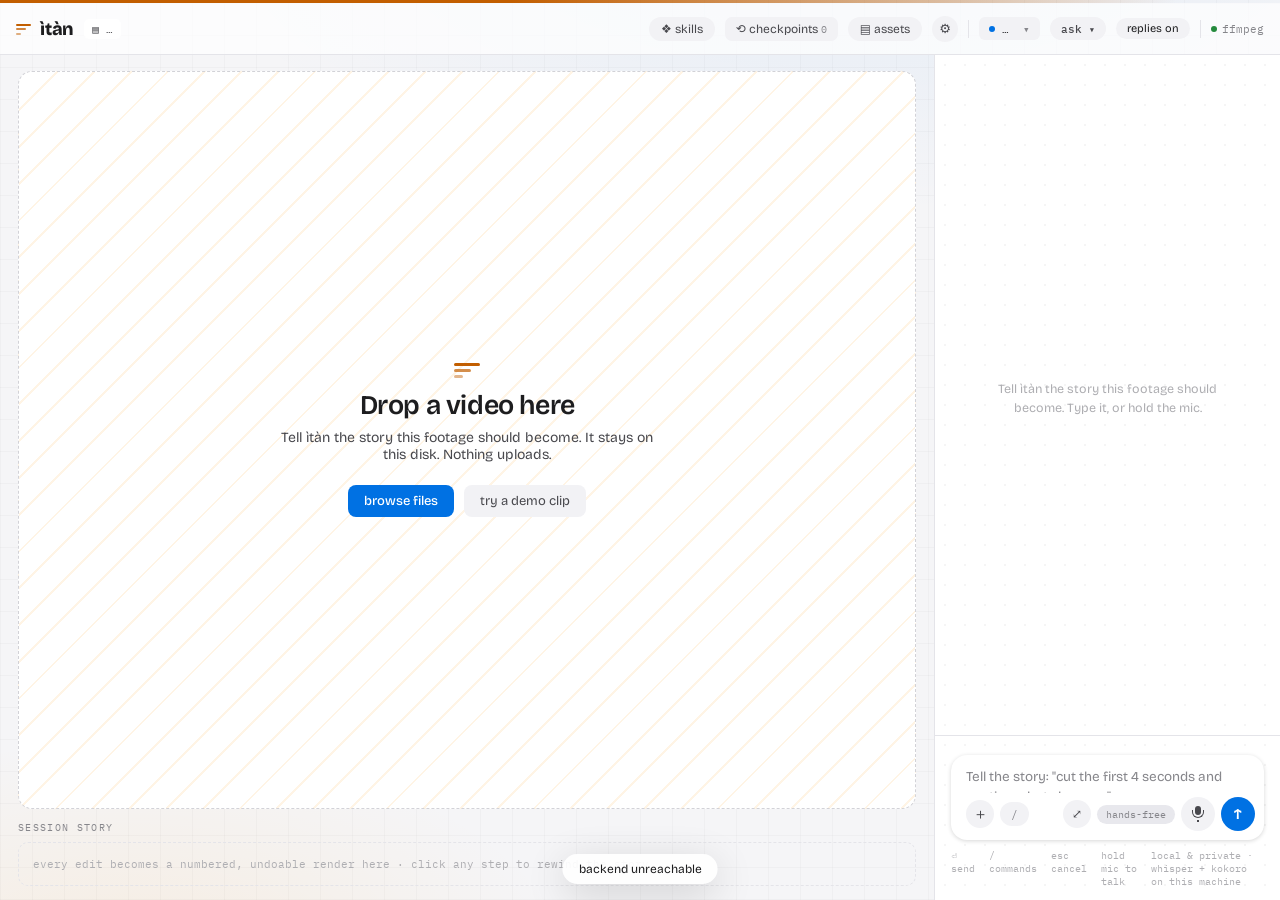
==== commit 3b9f4423: "Two roles in the model picker: what thinks, and what looks model.vision was a real feature with no s" ====
--- a/internal/server/ui/index.html
+++ b/internal/server/ui/index.html
@@ -133,6 +133,22 @@
 #tlHead{display:flex;align-items:baseline;gap:10px;margin-bottom:8px}
 .lbl{font-size:9.5px;letter-spacing:.14em;color:var(--t3);font-family:'IBM Plex Mono',ui-monospace,monospace}
 #chapter{font-size:9.5px;color:var(--t4)}
+#scenes{display:flex;gap:9px;overflow-x:auto;padding:2px 0 6px}
+.scCard{flex:none;width:158px;cursor:pointer;border:1px solid var(--border1);border-radius:9px;overflow:hidden;background:var(--surface2)}
+.scCard.active{border-color:var(--accent);box-shadow:0 0 0 1px var(--accent)}
+.scCard.pending{opacity:.62;border-style:dashed}
+.scCard .th{aspect-ratio:16/9;background:var(--ph1) center/cover no-repeat;display:flex;align-items:center;justify-content:center;font-size:9px;color:var(--t3);position:relative}
+/* A poster is whatever the footage happens to be, so overlays carry their
+   own contrast rather than hoping the frame behind them is dark. */
+.scCard .th::after{content:'';position:absolute;left:0;right:0;bottom:0;height:26px;background:linear-gradient(transparent,rgba(0,0,0,.55));pointer-events:none}
+.scCard .th .d,.scCard .th .v{position:absolute;bottom:4px;z-index:1;font-size:8.5px;line-height:1.5;white-space:nowrap;color:#fff;background:rgba(0,0,0,.62);border-radius:3px;padding:0 5px}
+.scCard .th .d{right:5px}
+.scCard .th .v{left:5px;color:#8ee6ab}
+.scCard .bd{padding:6px 8px}
+.scCard .n{font-size:9px;color:var(--t3);letter-spacing:.08em}
+.scCard .i{font-size:11px;color:var(--t1);line-height:1.3;margin-top:1px;display:-webkit-box;-webkit-line-clamp:2;-webkit-box-orient:vertical;overflow:hidden}
+.scCard .sy{font-size:9.5px;color:var(--t3);margin-top:3px;line-height:1.35;display:-webkit-box;-webkit-line-clamp:2;-webkit-box-orient:vertical;overflow:hidden}
+#tlToggle span.hidden{display:none}
 #tlToggle{display:flex;font-size:9px;background:var(--fill);border-radius:6px;overflow:hidden;margin-left:2px}
 #tlToggle span{cursor:pointer;padding:2.5px 9px;color:var(--t3);font-weight:700}
 #tlToggle span.on{color:#FFF;background:var(--accent)}
@@ -194,8 +210,10 @@
 .astCard{cursor:pointer;border-radius:11px;padding:7px;background:var(--surface)}
 .astCard:hover{background:var(--fill)}
 .astThumb{aspect-ratio:16/10;border-radius:7px;background:var(--ph1);display:flex;align-items:center;justify-content:center;position:relative;overflow:hidden;font-size:15px;color:var(--t3)}
-.astThumb .badge{position:absolute;top:5px;left:5px;font-size:8.5px;color:#FFF;background:var(--accent);border-radius:4px;padding:1px 6px}
-.astThumb .dur{position:absolute;bottom:5px;right:6px;font-size:8.5px;color:var(--t2)}
+.astThumb .badge{position:absolute;top:5px;left:5px;z-index:1;font-size:8.5px;color:#FFF;background:var(--accent);border-radius:4px;padding:1px 6px}
+/* Overlays sit on real frames now, so they bring their own contrast. */
+.astThumb::after{content:'';position:absolute;left:0;right:0;bottom:0;height:24px;background:linear-gradient(transparent,rgba(0,0,0,.5));pointer-events:none}
+.astThumb .dur{position:absolute;bottom:5px;right:6px;z-index:1;font-size:8.5px;line-height:1.5;white-space:nowrap;color:#fff;background:rgba(0,0,0,.62);border-radius:3px;padding:0 5px}
 .astCard .nm{font-size:10.5px;color:var(--t1);margin-top:6px;white-space:nowrap;overflow:hidden;text-overflow:ellipsis}
 .astCard .mt{font-size:9px;color:var(--t3);margin-top:2px}
 .astCard .mt.bad{color:var(--err)}
@@ -260,6 +278,12 @@
 #expandBtn{cursor:pointer;width:28px;height:28px;border-radius:50%;background:var(--fill);color:var(--t2);font-size:12px;display:flex;align-items:center;justify-content:center;flex:none}
 #expandBtn:hover{background:var(--fill2);color:var(--t1)}
 #composeBar.expanded #input{flex:none!important;height:42vh!important;max-height:42vh}
+/* Maximized: the composer takes over the chat column so a long prompt can be
+   read and edited whole, without leaving the panel it belongs to. */
+#composer.maximized{position:absolute;inset:0;z-index:6;background:var(--surface);padding:12px 16px;border-top:none}
+#composer.maximized #composeBar{flex:1;min-height:0}
+#composer.maximized #input{flex:1!important;height:auto!important;max-height:none!important}
+#chatcol{position:relative}
 #plusBtn{cursor:pointer;width:28px;height:28px;border-radius:50%;background:var(--fill);color:var(--t2);font-size:15px;display:flex;align-items:center;justify-content:center;flex:none}
 #plusBtn:hover{background:var(--fill2);color:var(--t1)}
 #cmdChip{cursor:pointer;font-size:11px;color:var(--t3);background:var(--fill);border-radius:999px;padding:5px 11px;white-space:nowrap;flex:none}
@@ -334,7 +358,59 @@
 .mrow .nm{font-size:12px;color:var(--t1);font-family:'IBM Plex Mono',ui-monospace,monospace}
 .mrow .via{font-size:9.5px;color:var(--t3);margin-top:2px;font-family:'IBM Plex Mono',ui-monospace,monospace}
 .badgeL{font-size:9px;color:var(--ok);background:var(--fill2);border-radius:4px;padding:1px 6px;font-family:'IBM Plex Mono',ui-monospace,monospace}
+#modelPillExtra{font-size:9.5px}
+#modelPillExtra.plus{color:var(--accent)}
+#modelPillExtra.blind{color:var(--warn,#b7791f)}
+#modelPill.blind .dot{background:var(--warn,#b7791f)!important}
 #modelFoot{padding:9px 14px;border-top:1px solid var(--border1);font-size:11px;color:var(--t3);line-height:1.5}
+#modelDlg{width:432px;display:flex;flex-direction:column;max-height:min(560px,calc(100vh - 90px))}
+#mdlRoles{padding:12px 12px 8px;display:flex;flex-direction:column;gap:6px}
+.mrole{display:flex;align-items:center;gap:11px;border-radius:10px;padding:9px 11px;background:transparent}
+.mrole.on{background:var(--fill)}
+.mrole.pick{cursor:pointer}
+.mrole.pick:hover{background:var(--fill2)}
+.mrole .ic{width:22px;height:22px;border-radius:6px;background:var(--fill2);color:var(--t2);font-size:11px;display:flex;align-items:center;justify-content:center;flex:none}
+.mrole .tx{flex:1;min-width:0}
+.mrole .k{font-size:11px;color:var(--t3)}
+.mrole .v{font-size:12.5px;color:var(--t1);margin-top:2px;white-space:nowrap;overflow:hidden;text-overflow:ellipsis}
+.mrole .v.dim{color:var(--t3)}
+.mrole .via{font-size:9.5px;color:var(--t3);flex:none}
+.mrole .mark{font-size:11px;color:var(--accent);flex:none;width:10px}
+.mrole .reset{cursor:pointer;font-size:9.5px;color:var(--t3);flex:none}
+.mrole .reset:hover{color:var(--t1)}
+.sw{cursor:pointer;width:34px;height:20px;border-radius:999px;background:var(--fill2);position:relative;flex:none}
+.sw.on{background:var(--accent)}
+.sw i{position:absolute;top:2px;left:2px;width:16px;height:16px;border-radius:50%;background:#fff;box-shadow:0 1px 2px rgba(0,0,0,.25);transition:left .18s cubic-bezier(.25,.1,.25,1)}
+.sw.on i{left:16px}
+#visionHelp{padding:0 12px;font-size:10px;color:var(--t3);line-height:1.5}
+#mdlBar{display:flex;align-items:center;gap:8px;padding:8px 12px 10px;border-top:1px solid var(--border1)}
+#mdlTabs{display:flex;background:var(--fill);border-radius:8px;padding:2px;flex:none}
+#mdlTabs span{cursor:pointer;font-size:12px;padding:4px 12px;border-radius:6px;color:var(--t3)}
+#mdlTabs span.on{color:#fff;background:var(--accent)}
+#mdlSearchWrap{flex:1;min-width:0;display:flex;align-items:center;gap:7px;background:var(--fill);border-radius:8px;padding:6px 11px}
+#mdlSearchWrap .g{font-size:11px;color:var(--t3);flex:none}
+#mdlSearch{flex:1;min-width:0;border:none;background:transparent;outline:none;font-size:12px;color:var(--t1);font-family:inherit}
+#modelList{flex:1;min-height:0;overflow-y:auto;padding:0 8px 8px}
+.mrow{cursor:pointer;display:flex;align-items:center;gap:10px;padding:9px 10px;border-radius:9px;border-top:none}
+.mrow:hover{background:var(--fill)}
+.mrow.on{background:var(--accent-tint)}
+.mrow.blocked{opacity:.38;cursor:not-allowed}
+.mrow.blocked:hover{background:transparent}
+.mrow .dot{width:6px;height:6px;border-radius:50%;flex:none}
+.mrow .l{flex:1;min-width:0}
+.mrow .nm{font-size:12.5px;color:var(--t1);white-space:nowrap;overflow:hidden;text-overflow:ellipsis}
+.mrow .sub{font-size:9.5px;color:var(--t3);margin-top:2px;white-space:nowrap;overflow:hidden;text-overflow:ellipsis;font-family:'IBM Plex Mono',ui-monospace,monospace}
+.mrow .tag{font-size:8.5px;color:var(--ok);background:var(--fill2);border-radius:4px;padding:1.5px 6px;flex:none;font-family:'IBM Plex Mono',ui-monospace,monospace}
+.mrow .need{font-size:8.5px;color:var(--warn,#b7791f);background:var(--fill2);border-radius:4px;padding:1.5px 6px;flex:none;cursor:help;font-family:'IBM Plex Mono',ui-monospace,monospace}
+.mrow .pr{font-size:9.5px;color:var(--t3);flex:none;text-align:right;font-family:'IBM Plex Mono',ui-monospace,monospace}
+.mrow .ck{font-size:11px;color:var(--accent);flex:none;width:10px}
+#mdlIdRow{display:flex;gap:6px;align-items:center;padding:9px 12px;border-top:1px solid var(--border1);background:var(--bg);flex:none}
+#mdlId{flex:1;min-width:0;font-size:11px;font-family:'IBM Plex Mono',ui-monospace,monospace;color:var(--t1);background:var(--fill);border:1px solid var(--border1);border-radius:7px;padding:6px 9px;outline:none}
+#mdlId:focus{border-color:var(--accent)}
+#mdlApply{cursor:pointer;font-size:10px;color:var(--t2);background:var(--fill);border-radius:7px;padding:6px 10px;flex:none;font-family:'IBM Plex Mono',ui-monospace,monospace}
+#mdlApply:hover{background:var(--fill2);color:var(--t1)}
+#modelFoot{flex:none}
+#mdlNote{margin:6px 2px 2px;background:var(--fill);border-radius:10px;padding:11px 12px;font-size:11.5px;color:var(--t2);line-height:1.5}
 #skillsDlg{top:50%;left:50%;transform:translate(-50%,-50%);width:640px}
 #skillsDlg .top{padding:13px 18px;display:flex;align-items:baseline;gap:10px;border-bottom:1px solid var(--border1)}
 #skillsDlg .top h2{font-size:16px;font-weight:600;margin:0}
@@ -399,7 +475,7 @@
     <div class="hpill" id="assetsBtn">▤ assets</div>
     <div id="gear">⚙</div>
     <div class="vsep"></div>
-    <div id="modelPill" class="mono"><span class="dot"></span><span id="modelName">…</span><span style="color:var(--t3)">▾</span></div>
+    <div id="modelPill" class="mono"><span class="dot"></span><span id="modelName">…</span><span id="modelPillExtra" class="mono"></span><span style="color:var(--t3)">▾</span></div>
     <div id="modePill" class="mono">ask ▾</div>
     <div id="repliesPill"><span class="wave hidden" id="hdrWave"><i></i><i></i><i></i></span><span id="repliesLabel">replies on</span></div>
     <div class="vsep"></div>
@@ -457,9 +533,9 @@
 
       <div id="timeline">
         <div id="tlHead">
-          <span class="lbl">SESSION STORY</span>
+          <span class="lbl" id="tlLabel">SESSION STORY</span>
           <span id="chapter" class="mono"></span>
-          <div id="tlToggle" class="mono hidden"><span data-v="story" class="on">story</span><span data-v="tracks">tracks</span></div>
+          <div id="tlToggle" class="mono hidden"><span data-v="scenes" class="hidden">scenes</span><span data-v="story" class="on">story</span><span data-v="tracks">tracks</span></div>
           <div style="flex:1"></div>
           <span class="tlAct hidden" id="arrangeBtn">⇅ arrange</span>
           <span class="tlAct hidden" id="undoBtn">↶ undo</span>
@@ -467,6 +543,7 @@
           <span class="tlAct hidden" id="cpBtn2">⟲ checkpoints</span>
         </div>
         <div id="tlEmpty">every edit becomes a numbered, undoable render here · click any step to rewind the story</div>
+        <div id="scenes" class="hidden"></div>
         <div id="strip" class="hidden"></div>
         <div id="tracks" class="hidden"></div>
       </div>
@@ -488,7 +565,7 @@
             <span id="cmdChip" class="mono" title="slash commands">/</span>
             <span id="liveChip" class="hidden" title="live — what you send now steers the run"><i></i></span>
             <div style="flex:1"></div>
-            <div id="expandBtn" title="expand the composer (⌘⏎ toggles)">⤢</div>
+            <div id="expandBtn" title="taller composer (⌘⏎ cycles)">⤢</div>
             <span id="hfBtn">hands-free</span>
             <div id="micBtn" title="hold to talk"><div class="micIco"><i></i><i></i><i></i></div></div>
             <div id="sendBtn"><span>↑</span></div>
@@ -537,8 +614,32 @@
   <div id="modelWrap" class="hidden">
     <div class="scrimClear" data-close></div>
     <div class="dlg" id="modelDlg">
-      <div class="dlgHd">SWAP THE BRAIN, MID-SESSION</div>
+      <div id="mdlRoles">
+        <div class="mrole" id="roleText">
+          <span class="ic">✳</span>
+          <div class="tx"><div class="k">Reasoning</div><div class="v mono" id="roleTextVal"></div></div>
+          <span class="via mono" id="roleTextVia"></span>
+          <span class="mark mono" id="roleTextMark"></span>
+        </div>
+        <div class="mrole" id="roleVision">
+          <span class="ic">◉</span>
+          <div class="tx"><div class="k">Vision</div><div class="v mono" id="roleVisionVal"></div></div>
+          <span class="via mono" id="roleVisionVia"></span>
+          <span class="mark mono" id="roleVisionMark"></span>
+          <span class="reset mono hidden" id="visionReset">reset</span>
+          <div class="sw" id="visionSw"><i></i></div>
+        </div>
+        <div id="visionHelp" class="mono"></div>
+      </div>
+      <div id="mdlBar">
+        <div id="mdlTabs" class="mono"><span data-t="direct" class="on">Direct</span><span data-t="or">OpenRouter</span></div>
+        <div id="mdlSearchWrap"><span class="g">⌕</span><input id="mdlSearch" placeholder="Search models…" spellcheck="false"></div>
+      </div>
       <div id="modelList"></div>
+      <div id="mdlIdRow">
+        <input id="mdlId" placeholder="model id" spellcheck="false">
+        <span id="mdlApply">apply</span>
+      </div>
       <div id="modelFoot"></div>
     </div>
   </div>
@@ -677,6 +778,13 @@
   const has=st.assets.length>0||st.ops.length>0;
   $('#modelName').textContent=st.model.split('/')[1]||st.model;
   $('#projChip').innerHTML='<span style="color:var(--t4)">project</span> '+esc(st.project||'?')+' <span style="color:var(--t4)">▾</span>';
+  const vs=st.vision||{};
+  $('#modelPill').classList.toggle('blind',!vs.can_see);
+  const pillExtra=$('#modelPillExtra');
+  if(pillExtra){
+    pillExtra.textContent=vs.model?'+vision':(vs.can_see?'':'· cannot see');
+    pillExtra.className='mono '+(vs.model?'plus':'blind');
+  }
   $('#projChip').title=st.project_dir||'';
   $('#ffdot').classList.toggle('bad',!st.ffmpeg);
   $('#fileChip').classList.toggle('hidden',!has);
@@ -693,7 +801,13 @@
   $('#stage').classList.toggle('hidden',!has);
   // setPreview owns transport visibility beyond this (a still has none).
   $('#transport').classList.toggle('hidden',!has||mediaKind(S.previewURL||st.current)==='image');
-  $('#tlToggle').classList.toggle('hidden',!has);
+  const hasScenes=(st.scenes||[]).length>0;
+  $('#tlToggle').classList.toggle('hidden',!has&&!hasScenes);
+  $$('#tlToggle span[data-v="scenes"]').forEach(el=>el.classList.toggle('hidden',!hasScenes));
+  // A storyboard is what the piece IS; the step log is how it got here.
+  if(hasScenes&&!S.tlViewSet)S.tlView='scenes';
+  if(!hasScenes&&S.tlView==='scenes')S.tlView='story';
+  $$('#tlToggle span').forEach(el=>el.classList.toggle('on',el.dataset.v===S.tlView));
   $('#undoBtn').classList.toggle('hidden',!st.ops.length);
   $('#revStepBtn').classList.toggle('hidden',selectedOpSeq()==null);
   $('#arrangeBtn').classList.toggle('hidden',st.assets.length<2);
@@ -701,8 +815,12 @@
   $('#cpBtn2').classList.toggle('hidden',!st.checkpoints.length);
   $('#chapter').textContent=has?('chapter 1 · '+st.ops.length+' edit'+(st.ops.length===1?'':'s')+' · all reversible'):'chapter 0 · waiting for footage';
   $('#tlEmpty').classList.toggle('hidden',has);
-  $('#strip').classList.toggle('hidden',!has||S.tlView!=='story');
+  $('#scenes').classList.toggle('hidden',S.tlView!=='scenes');
+  $('#strip').classList.toggle('hidden',(!has&&!hasScenes)||S.tlView!=='story');
   $('#tracks').classList.toggle('hidden',!has||S.tlView!=='tracks');
+  $('#tlEmpty').classList.toggle('hidden',has||hasScenes);
+  $('#tlLabel').textContent={scenes:'SCENES',story:'SESSION STORY',tracks:'TRACKS'}[S.tlView]||'SESSION STORY';
+  if(S.tlView==='scenes')renderScenes();
   renderChips(has);
   if(has){renderStrip();renderTracks();setPreview(S.previewURL,S.previewURL===null)}
 }
@@ -811,6 +929,29 @@
     if(open)ops.forEach((op,j)=>strip.appendChild(stepCard(opItem(op,s0+j),st,activeURL)));
   });
 }
+/* Scenes: the piece as the viewer will meet it — what is seen, what is
+   heard, in order. Working files stay in the story view where they belong. */
+function renderScenes(){
+  const st=S.state,box=$('#scenes');box.innerHTML='';
+  const activeURL=S.previewURL??st.current;
+  (st.scenes||[]).forEach(sc=>{
+    const d=document.createElement('div');
+    d.className='scCard'+(sc.rendered?'':' pending')+(sc.url&&sc.url===activeURL?' active':'');
+    const th=sc.thumb?` style="background-image:url('${sc.thumb}')"`:'';
+    d.innerHTML=`<div class="th"${th}>${sc.thumb?'':(sc.rendered?'▶':'not composed yet')}
+        ${sc.duration?`<span class="d mono">${sc.duration.toFixed(1)}s</span>`:''}
+        ${sc.voiced?'<span class="v mono">♫</span>':''}</div>
+      <div class="bd"><div class="n mono">SCENE ${sc.n}</div>
+        <div class="i">${esc(sc.visual||sc.intent||'')}</div>
+        ${sc.say?`<div class="sy">“${esc(sc.say)}”</div>`:''}</div>`;
+    d.onclick=()=>{
+      if(!sc.url){$('#input').value='compose scene '+sc.n;$('#input').focus();return}
+      setPreview(sc.url,false);
+    };
+    box.appendChild(d);
+  });
+}
+
 /* Tracks: click seeks · drag selects a range into the composer · edge
    handles trim via a direct gesture→tool call (no model in the loop). */
 let trackDur=0,trimDraft=null,laneDrag=null;
@@ -932,7 +1073,7 @@
   }catch(e){toast('⌦ '+e.message)}
 }
 function clearTrimGesture(){trimDraft=null;$('#gestureChip')?.remove();const l=$('#hL'),r=$('#hR');if(l)l.style.left='-4px';if(r)r.style.right='-4px'}
-$('#tlToggle').onclick=e=>{const v=e.target.dataset.v;if(!v)return;S.tlView=v;$$('#tlToggle span').forEach(el=>el.classList.toggle('on',el.dataset.v===v));render()};
+$('#tlToggle').onclick=e=>{const v=e.target.dataset.v;if(!v)return;S.tlView=v;S.tlViewSet=true;$$('#tlToggle span').forEach(el=>el.classList.toggle('on',el.dataset.v===v));render()};
 
 /* ---------- preview / transport ---------- */
 const video=$('#video');
@@ -1104,7 +1245,7 @@
   /* no footage gate: compose-only requests (title cards, launch videos,
      explainers) are legitimate on an empty project — the agent says so
      itself when a request genuinely needs source footage */
-  $('#input').value='';$('#input').style.height='auto';S.busy=true;setSendStop(true);
+  $('#input').value='';$('#input').style.height='auto';resetComposer();S.busy=true;setSendStop(true);
   addU(text);trace=null;liveA=null;
   startWork();
   S.abort=new AbortController();
@@ -1167,17 +1308,25 @@
 });
 /* long prompts flow down, not sideways: grow up to 140px then scroll */
 $('#input').addEventListener('input',()=>{
-  if($('#composeBar').classList.contains('expanded'))return; /* fixed tall height */
+  if(COMPOSE_SIZES[composeSize]!=='inline')return; /* sized by the layout, not the content */
   const i=$('#input');i.style.height='auto';i.style.height=Math.min(i.scrollHeight,140)+'px';
 });
-function toggleComposer(){
-  const bar=$('#composeBar'),i=$('#input');
-  const on=bar.classList.toggle('expanded');
-  $('#expandBtn').textContent=on?'⤡':'⤢';
-  $('#expandBtn').title=on?'collapse the composer (⌘⏎ toggles)':'expand the composer (⌘⏎ toggles)';
-  if(!on){i.style.height='auto';i.style.height=Math.min(i.scrollHeight,140)+'px'}
+/* Three sizes, one control: inline → taller → the whole chat column.
+   Editing a long prompt should never mean squinting at a 140px window. */
+const COMPOSE_SIZES=['inline','tall','max'];
+let composeSize=0;
+function applyComposeSize(){
+  const mode=COMPOSE_SIZES[composeSize],bar=$('#composeBar'),wrap=$('#composer'),i=$('#input'),btn=$('#expandBtn');
+  bar.classList.toggle('expanded',mode==='tall');
+  wrap.classList.toggle('maximized',mode==='max');
+  btn.textContent=mode==='max'?'⤡':'⤢';
+  btn.title={inline:'taller composer (⌘⏎ cycles)',tall:'maximize the composer (⌘⏎ cycles)',max:'back to inline (⌘⏎ cycles, esc exits)'}[mode];
+  if(mode==='inline'){i.style.height='auto';i.style.height=Math.min(i.scrollHeight,140)+'px'}
+  else{i.style.removeProperty('height')}
   i.focus();
 }
+function toggleComposer(){composeSize=(composeSize+1)%COMPOSE_SIZES.length;applyComposeSize()}
+function resetComposer(){if(composeSize){composeSize=0;applyComposeSize()}}
 $('#expandBtn').onclick=toggleComposer;
 
 /* working banner + elapsed */
@@ -1269,6 +1418,7 @@
 function stopListening(){if(rec&&rec.state!=='inactive')rec.stop();audioCtx?.close().catch(()=>{});audioCtx=null}
 function discardListening(){if(rec){rec.onstop=()=>{rec.stream?.getTracks?.().forEach(t=>t.stop());rec=null};rec.stop()}clearInterval(recTimer);clearInterval(vadTimer);uiListening(false);exitHF();audioCtx?.close().catch(()=>{});audioCtx=null}
 function uiListening(on){
+  if(on)resetComposer(); // a maximized composer would cover the listening UI
   $('#composeBar').classList.toggle('hidden',on);
   $('#hints').classList.toggle('hidden',on);
   $('#listenBar').classList.toggle('hidden',!on||handsFree);
@@ -1461,19 +1611,174 @@
   $('#setStt').textContent=S.state?.stt||'whisper';
   $('#setTts').textContent='▶ '+(S.state?.tts||'kokoro');
 });
+/* ── model picker ────────────────────────────────────────────────────────
+   Two roles, one list. Reasoning is the model that thinks; Vision is the
+   route frames take when the reasoning model cannot see them — which used
+   to be a config key you could only reach from a terminal, and which is the
+   difference between an agent that looks at its own work and one that
+   writes motion graphics blind. */
+let mdlTab='direct', mdlRole='text', orCache=null, orLoading=false;
+const VISION_DEFAULT='anthropic/claude-haiku-4-5';
+
+async function applySpec(spec, role){
+  try{
+    S.state=await api('/api/model',{spec, role: role||'text'});
+    render();
+    if(role==='vision')  toast(spec?('frames now go to '+spec):'frames go to the reasoning model again');
+    else                 toast('now '+S.state.model);
+    renderModels();
+  }catch(e){toast('✕ '+e.message)}
+}
+
 function renderModels(){
-  const st=S.state,list=$('#modelList');list.innerHTML='';
-  st.models.forEach(m=>{
-    const d=document.createElement('div');d.className='mrow';
-    d.innerHTML=`<span class="dot" style="background:${m.active?'var(--accent)':(m.local?'var(--ok)':'var(--t3)')}"></span>
-      <div style="flex:1"><div class="nm">${esc(m.active?st.model.split('/')[1]:m.name)}</div><div class="via">${esc(m.via)}</div></div>
-      ${m.local?'<span class="badgeL">local</span>':''}${m.active?'<span class="mono" style="font-size:11px;color:var(--accent)">✓</span>':''}`;
-    d.onclick=async()=>{try{S.state=await api('/api/model',{spec:m.spec});closeOverlays();render();toast('now '+S.state.model)}catch(e){toast('✕ '+e.message)}};
+  const st=S.state; if(!st) return;
+  const vis=st.vision||{};
+  const on=!!vis.model;
+
+  // ── role rows ──
+  const active=(st.models||[]).find(m=>m.active);
+  $('#roleTextVal').textContent=active?active.name:(st.model||'').split('/').slice(1).join('/');
+  $('#roleTextVia').textContent=active?active.prov:'';
+  $('#roleTextMark').textContent=mdlRole==='text'?'●':'';
+  $('#roleText').classList.toggle('on',mdlRole==='text');
+  $('#roleText').classList.add('pick');
+
+  const vv=$('#roleVisionVal');
+  vv.textContent=on?(vis.name||vis.model):'same as reasoning';
+  vv.classList.toggle('dim',!on);
+  $('#roleVisionVia').textContent=on?(vis.via||''):'';
+  $('#roleVisionMark').textContent=(mdlRole==='vision'&&on)?'●':'';
+  $('#roleVision').classList.toggle('on',mdlRole==='vision'&&on);
+  $('#roleVision').classList.toggle('pick',on);
+  $('#visionSw').classList.toggle('on',on);
+  $('#visionReset').classList.toggle('hidden',!on);
+
+  // The one sentence that answers "can this setup see?"
+  const help=$('#visionHelp');
+  if(vis.err)            help.textContent='✕ '+vis.err;
+  else if(on)            help.textContent='frames go to a second model; everything else stays on the reasoning model';
+  else if(vis.can_see)   help.textContent='the reasoning model can see frames — nothing to set';
+  else                   help.textContent='⚠ this model cannot see frames. Turn on Vision so the agent can check its own work.';
+  help.style.color=(!on&&!vis.can_see)||vis.err?'var(--warn,#b7791f)':'var(--t3)';
+
+  $('#mdlId').value=active?active.id:'';
+  $('#mdlId').placeholder=mdlRole==='vision'?'vision model id':'model id';
+  const tok=((st.tokens_in+st.tokens_out)/1000).toFixed(1);
+  $('#modelFoot').innerHTML=`Context survives the switch: <span class="mono" style="font-size:10px;color:var(--t2)">${tok}k tok</span> carried over.`;
+
+  setModelTab(mdlTab, true);
+}
+
+function setModelTab(t, keep){
+  mdlTab=t;
+  $$('#mdlTabs span').forEach(el=>el.classList.toggle('on',el.dataset.t===t));
+  if(!keep)$('#mdlSearch').value='';
+  if(t==='or')loadOpenRouter(); else drawList();
+}
+$$('#mdlTabs span').forEach(el=>el.onclick=()=>setModelTab(el.dataset.t));
+$('#mdlSearch').addEventListener('input',()=>mdlTab==='or'?drawList():drawList());
+
+$('#roleText').onclick=()=>{mdlRole='text';renderModels()};
+$('#roleVision').onclick=e=>{
+  if(e.target.closest('#visionSw')||e.target.closest('#visionReset'))return;
+  if(S.state?.vision?.model){mdlRole='vision';renderModels()}
+};
+$('#visionSw').onclick=()=>{
+  const on=!!S.state?.vision?.model;
+  if(on){mdlRole='text';applySpec('','vision')}
+  else{mdlRole='vision';applySpec(pickVisionDefault(),'vision')}
+};
+$('#visionReset').onclick=()=>{mdlRole='text';applySpec('','vision')};
+
+/* Default to a vision model whose key is already present, so turning the
+   switch on does not immediately fail. */
+function pickVisionDefault(){
+  const ms=S.state?.models||[];
+  const ready=ms.filter(m=>m.vision&&m.ready);
+  const local=ready.find(m=>m.local);
+  if(local)return local.spec;
+  if(ready.length)return ready[0].spec;
+  return VISION_DEFAULT;
+}
+
+function drawList(){
+  const st=S.state; if(!st) return;
+  const q=$('#mdlSearch').value.trim().toLowerCase();
+  const pickingVision=mdlRole==='vision'&&!!st.vision?.model;
+  const list=$('#modelList');list.innerHTML='';
+
+  let rows;
+  if(mdlTab==='or'){
+    if(!orCache){list.innerHTML='<div id="mdlNote">loading the catalogue…</div>';return}
+    rows=orCache.filter(m=>!q||m.id.toLowerCase().includes(q)||m.name.toLowerCase().includes(q))
+      .map(m=>({name:m.name,id:m.id,ctx:m.context?Math.round(m.context/1000)+'k':'',
+                spec:'openrouter/'+m.id,vision:m.vision,price:m.price,
+                ready:(st.models||[]).some(x=>x.prov==='openrouter'&&x.ready),
+                active:st.model==='openrouter/'+m.id, eyes:st.vision?.model==='openrouter/'+m.id}));
+  }else{
+    rows=(st.models||[]).filter(m=>m.prov!=='openrouter')
+      .filter(m=>!q||m.id.toLowerCase().includes(q)||m.name.toLowerCase().includes(q));
+  }
+
+  const CAP=140, shown=rows.slice(0,CAP);
+  if(!shown.length){list.innerHTML='<div id="mdlNote">nothing matches — try a shorter term, or type an id below</div>';return}
+
+  shown.forEach(m=>{
+    const blocked=pickingVision&&!m.vision;
+    const sel=pickingVision?m.eyes:m.active;
+    const d=document.createElement('div');
+    d.className='mrow'+(sel?' on':'')+(blocked?' blocked':'');
+    d.innerHTML=`<span class="dot" style="background:${sel?'var(--accent)':(m.local?'var(--ok)':'var(--t3)')}"></span>
+      <div class="l"><div class="nm">${esc(m.name)}</div>
+        <div class="sub">${esc(m.id)}${m.ctx?' · '+esc(m.ctx):''}</div></div>
+      ${m.vision?'<span class="tag">vision</span>':''}
+      ${m.local?'<span class="tag">local</span>':''}
+      ${m.ready===false?'<span class="need" title="set '+esc(m.key_env||'the API key')+'">no key</span>':''}
+      ${m.price?'<span class="pr">'+esc(m.price)+'</span>':''}
+      <span class="ck">${sel?'✓':''}</span>`;
+    if(!blocked)d.onclick=()=>applySpec(m.spec,pickingVision?'vision':'text');
     list.appendChild(d);
   });
-  const tok=((st.tokens_in+st.tokens_out)/1000).toFixed(1);
-  $('#modelFoot').innerHTML=`Context survives the switch: <span class="mono" style="font-size:10px;color:var(--t2)">${tok}k tok</span> carried over.`;
-}
+  if(rows.length>CAP){
+    const more=document.createElement('div');more.id='mdlNote';
+    more.textContent=`showing ${CAP} of ${rows.length} — search to narrow`;
+    list.appendChild(more);
+  }
+  if(pickingVision){
+    const n=rows.filter(m=>m.vision).length;
+    const note=document.createElement('div');note.id='mdlNote';
+    note.textContent=`${n} of ${rows.length} here can see — the rest are text-only`;
+    list.appendChild(note);
+  }
+}
+
+/* Applying a bare id keeps the current provider; "provider/id" switches both. */
+$('#mdlApply').onclick=()=>{
+  const v=$('#mdlId').value.trim();
+  if(!v){toast('type a model id first');return}
+  const active=(S.state.models||[]).find(m=>m.active);
+  const spec=v.includes('/')?v:((active?active.prov:'anthropic')+'/'+v);
+  applySpec(spec, mdlRole==='vision'&&S.state.vision?.model?'vision':'text');
+};
+$('#mdlId').addEventListener('keydown',e=>{if(e.key==='Enter'){e.preventDefault();$('#mdlApply').onclick()}});
+
+async function loadOpenRouter(){
+  if(orCache){drawList();return}
+  if(orLoading)return;
+  orLoading=true;
+  $('#modelList').innerHTML='<div id="mdlNote">loading the catalogue…</div>';
+  try{
+    const r=await fetch('/api/models/openrouter');
+    const j=await r.json();
+    if(!r.ok)throw new Error(j.error||'could not load');
+    orCache=j.models||[];
+    drawList();
+  }catch(e){
+    // The catalogue is a convenience; typing an id must still work.
+    $('#modelList').innerHTML='<div id="mdlNote">'+esc(e.message)+' — type the id below instead.</div>';
+  }finally{orLoading=false}
+}
+
 function renderSkills(){
   const g=$('#skillsGrid');g.innerHTML='';
   (S.state?.skills||[]).forEach(sk=>{
@@ -1512,6 +1817,9 @@
     if(handsFree||rec){discardListening();return}
     if(S.region!==null||$('#regionLayer').style.display==='block'){clearRegion();return}
     if(trimDraft){clearTrimGesture();return}
+    // A maximized composer covers the panel, so esc should shrink it before
+    // it reaches for anything else.
+    if(COMPOSE_SIZES[composeSize]==='max'){resetComposer();return}
     if(S.busy){S.abort?.abort();return}
     closeOverlays();
   }
@@ -1520,7 +1828,7 @@
 });
 
 /* ---------- assets drawer ---------- */
-let astFilter='all',astCache=[];
+let astFilter='material',astCache=[];
 wireOverlay('#assetsBtn,#plusBtn','#astWrap',renderAssets);
 async function renderAssets(){
   $('#astPath').textContent=S.state?.project_dir||'';
@@ -1528,11 +1836,19 @@
   drawAssets();
 }
 function drawAssets(){
-  const counts={all:astCache.length,source:0,render:0,audio:0,issues:0};
-  astCache.forEach(a=>{counts[a.kind]=(counts[a.kind]||0)+1;if(a.missing)counts.issues++});
+  // The drawer is the project's material. Every edit also leaves an
+  // intermediate render behind; those are history, and the timeline already
+  // tells that story — so they sit behind their own chip instead of burying
+  // the footage under a pile of working files.
+  const counts={material:0,render:0,image:0,audio:0,issues:0};
+  astCache.forEach(a=>{
+    if(a.material)counts.material++;
+    counts[a.kind]=(counts[a.kind]||0)+1;
+    if(a.missing)counts.issues++;
+  });
   const f=$('#astFilters');f.innerHTML='';
-  [['all','all'],['source','sources'],['render','renders'],['image','images'],['audio','audio'],['issues','issues']].forEach(([k,label])=>{
-    if(k!=='all'&&!counts[k])return;
+  [['material','media'],['render','working files'],['image','images'],['audio','audio'],['issues','issues']].forEach(([k,label])=>{
+    if(k!=='material'&&!counts[k])return;
     const el=document.createElement('span');
     el.textContent=label+' '+(counts[k]||0);
     el.className=(k==='issues'?'iss ':'')+(astFilter===k?'on':'');
@@ -1540,14 +1856,19 @@
     f.appendChild(el);
   });
   const g=$('#astGrid');g.innerHTML='';
-  astCache.filter(a=>astFilter==='all'||(astFilter==='issues'?a.missing:a.kind===astFilter)).forEach(a=>{
+  const pick=a=>{
+    if(astFilter==='issues')return a.missing;
+    if(astFilter==='material')return a.material;
+    return a.kind===astFilter;
+  };
+  astCache.filter(pick).forEach(a=>{
     const d=document.createElement('div');d.className='astCard';
     const glyphc=a.missing?'⚠':(a.kind==='audio'?'♫':(a.kind==='image'?'▣':'▶'));
-    const badge=a.current?'current':(a.kind==='source'?'source':'');
-    // An image is its own thumbnail — a play triangle over a still is a lie.
+    const badge=a.current?'current':(a.kind==='render'?'working':(a.kind==='source'?'source':''));
+    // A real frame, not a play triangle: you cannot pick a clip you can't see.
     const thumbStyle=a.missing?' style="background:var(--err-tint)"'
-      :(a.kind==='image'?` style="background:#000 center/contain no-repeat url('${a.url}')"`:'');
-    d.innerHTML=`<div class="astThumb"${thumbStyle}>${a.kind==='image'&&!a.missing?'':glyphc}${badge?`<span class="badge"${badge==='source'?' style="background:var(--t3)"':''}>${badge}</span>`:''}${a.dur?`<span class="dur mono">${esc(a.dur)}</span>`:''}</div>
+      :(a.thumb?` style="background:#000 center/cover no-repeat url('${a.thumb}')"`:'');
+    d.innerHTML=`<div class="astThumb"${thumbStyle}>${a.thumb&&!a.missing?'':glyphc}${badge?`<span class="badge"${badge==='source'?' style="background:var(--t3)"':''}>${badge}</span>`:''}${a.dur?`<span class="dur mono">${esc(a.dur)}</span>`:''}</div>
       <div class="nm mono">${esc(a.name)}</div><div class="mt mono${a.missing?' bad':''}">${esc(a.meta)}</div>${a.missing&&a.id?'<div class="fix mono">locate / replace →</div>':''}`;
     d.onclick=()=>{
       if(a.missing&&a.id){pickReplace(a.id);return}
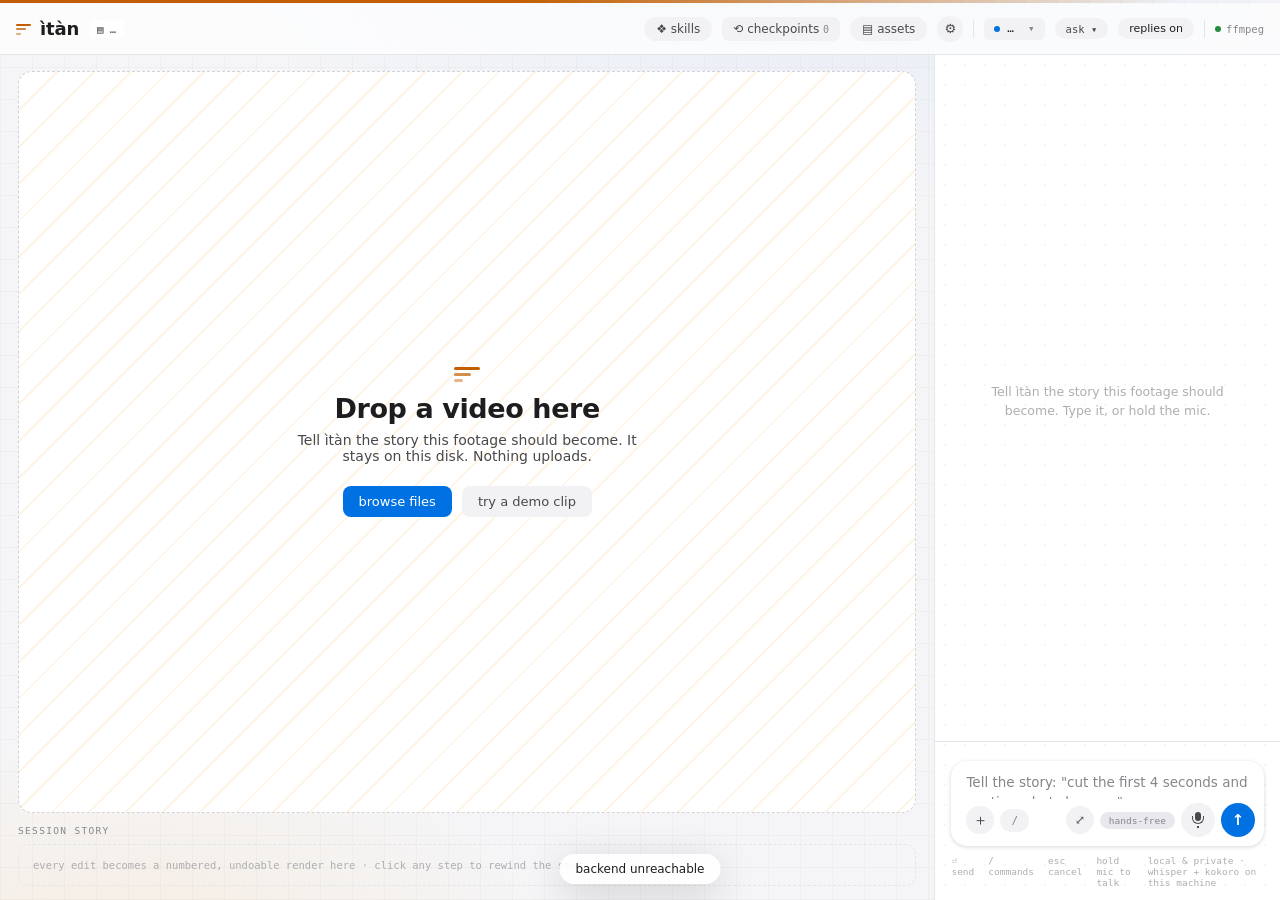
==== commit d3c83645: "End-to-end run: the interface fetched its own fonts from a CDN Ran the whole arc against a fresh pro" ====
--- a/internal/server/ui/index.html
+++ b/internal/server/ui/index.html
@@ -4,7 +4,13 @@
 <meta charset="utf-8">
 <meta name="viewport" content="width=device-width, initial-scale=1">
 <title>ìtàn</title>
-<link href="https://fonts.googleapis.com/css2?family=Bricolage+Grotesque:opsz,wght@10..48,300..800&family=IBM+Plex+Mono:wght@400;500;600;700&display=swap" rel="stylesheet">
+<style>
+/* The same faces the renderer embeds, served from the binary. The interface
+   must not depend on a CDN to look like itself. */
+@font-face{font-family:'Bricolage Grotesque';src:url('/fonts/BricolageGrotesque.ttf') format('truetype');font-weight:200 800;font-display:swap}
+@font-face{font-family:'IBM Plex Mono';src:url('/fonts/IBMPlexMono-Regular.ttf') format('truetype');font-weight:400;font-display:swap}
+@font-face{font-family:'IBM Plex Mono';src:url('/fonts/IBMPlexMono-Bold.ttf') format('truetype');font-weight:700;font-display:swap}
+</style>
 <style>
 :root,[data-theme="light"]{--bg:#F5F5F7;--surface:#FFFFFF;--surface2:#FFFFFF;--fill:#F2F2F5;--fill2:#E8E8ED;--bubble:#E9E9EB;--border1:#E4E4E9;--border2:#D2D2D7;--border3:#B4B4BC;--t1:#1D1D1F;--t2:#48484D;--t3:#86868B;--t4:#AEAEB2;--accent:#0071E3;--accent-hov:#2B8AF0;--accent-deep:#005BB8;--accent-tint:rgba(0,113,227,.08);--accent-border:rgba(0,113,227,.32);--accent-border2:rgba(0,113,227,.5);--grid:rgba(0,0,0,.022);--plan:#C25E00;--plan-hov:#E07000;--plan-dim:#8F5A10;--plan-tint:rgba(255,149,0,.1);--plan-tint2:rgba(255,149,0,.2);--plan-border:rgba(255,149,0,.45);--rec:#FF3B30;--rec-tint:rgba(255,59,48,.07);--rec-border:rgba(255,59,48,.35);--err:#D70015;--err-tint:rgba(215,0,21,.05);--err-border:rgba(215,0,21,.3);--ok:#248A3D;--ok-border:rgba(36,138,61,.35);--stage:#E9E9ED;--ph1:#DFDFE4;--ph2:#D6D6DC;--hud:rgba(255,255,255,.85);--glass:rgba(255,255,255,.72);--dock:rgba(255,255,255,.92);--scrim:rgba(0,0,0,.3);--hf-bg:rgba(245,245,247,.97);--dots:rgba(0,0,0,.04);--shadow:rgba(0,0,0,.16)}
 [data-theme="dark"]{--bg:#000000;--surface:#131316;--surface2:#1A1A1E;--fill:#232328;--fill2:#2C2C32;--bubble:#2E2E34;--border1:#26262C;--border2:#36363E;--border3:#4A4A54;--t1:#F5F5F7;--t2:#B9B9C0;--t3:#8E8E93;--t4:#636368;--accent:#0A84FF;--accent-hov:#409CFF;--accent-deep:#0060DF;--accent-tint:rgba(10,132,255,.12);--accent-border:rgba(10,132,255,.4);--accent-border2:rgba(10,132,255,.55);--grid:rgba(255,255,255,.016);--plan:#FF9F0A;--plan-hov:#FFB340;--plan-dim:#B37A20;--plan-tint:rgba(255,159,10,.1);--plan-tint2:rgba(255,159,10,.18);--plan-border:rgba(255,159,10,.4);--rec:#FF453A;--rec-tint:rgba(255,69,58,.08);--rec-border:rgba(255,69,58,.4);--err:#FF6961;--err-tint:rgba(255,105,97,.08);--err-border:rgba(255,105,97,.35);--ok:#32D74B;--ok-border:rgba(50,215,75,.35);--stage:#0A0A0C;--ph1:#141418;--ph2:#0E0E12;--hud:rgba(24,24,28,.85);--glass:rgba(16,16,18,.75);--dock:rgba(28,28,32,.92);--scrim:rgba(0,0,0,.55);--hf-bg:rgba(8,8,10,.95);--dots:rgba(255,255,255,.03);--shadow:rgba(0,0,0,.6)}
@@ -358,6 +364,9 @@
 .mrow .nm{font-size:12px;color:var(--t1);font-family:'IBM Plex Mono',ui-monospace,monospace}
 .mrow .via{font-size:9.5px;color:var(--t3);margin-top:2px;font-family:'IBM Plex Mono',ui-monospace,monospace}
 .badgeL{font-size:9px;color:var(--ok);background:var(--fill2);border-radius:4px;padding:1px 6px;font-family:'IBM Plex Mono',ui-monospace,monospace}
+#styleBrief,#styleCss{width:100%;box-sizing:border-box;background:var(--fill);border:1px solid var(--border1);border-radius:8px;padding:8px 10px;color:var(--t1);font-size:11.5px;outline:none;font-family:'IBM Plex Mono',ui-monospace,monospace}
+#styleBrief:focus,#styleCss:focus{border-color:var(--accent)}
+#styleCss{height:150px;resize:vertical;line-height:1.5}
 #modelPillExtra{font-size:9.5px}
 #modelPillExtra.plus{color:var(--accent)}
 #modelPillExtra.blind{color:var(--warn,#b7791f)}
@@ -744,6 +753,26 @@
           <div class="seg" id="modeSeg"><span data-m="ask">ask</span><span data-m="auto">auto-edit</span><span data-m="plan">plan</span></div>
         </div></div>
       </div>
+      <div class="sec"><span class="lbl">PROJECT STYLE</span>
+        <div class="card" id="styleCard">
+          <div class="srow" style="align-items:flex-start">
+            <div style="flex:1;min-width:0">
+              <span class="nm">Style kit</span>
+              <div id="styleSum" class="mono" style="font-size:10.5px;color:var(--t3);margin-top:3px;line-height:1.5"></div>
+            </div>
+            <span id="styleEdit" class="seg" style="cursor:pointer;padding:4px 10px;font-size:11px">edit</span>
+          </div>
+          <div id="styleEditor" class="hidden" style="margin-top:10px;display:flex;flex-direction:column;gap:8px">
+            <input id="styleBrief" placeholder="the design in a sentence — palette, type, easing, layout">
+            <textarea id="styleCss" spellcheck="false" placeholder="shared CSS injected into every compose"></textarea>
+            <div style="display:flex;gap:8px;align-items:center">
+              <span id="styleSave" class="seg" style="cursor:pointer;padding:5px 12px;font-size:11px">save</span>
+              <span id="styleClear" class="seg" style="cursor:pointer;padding:5px 12px;font-size:11px">clear</span>
+              <span id="styleMsg" class="mono" style="font-size:10px;color:var(--t3)"></span>
+            </div>
+          </div>
+        </div>
+      </div>
       <div style="font-size:10px;color:var(--t4);text-align:center;padding:2px 0 20px" class="mono">ìtàn</div>
     </div>
   </div>
@@ -1610,7 +1639,41 @@
 wireOverlay('#gear','#setWrap',()=>{
   $('#setStt').textContent=S.state?.stt||'whisper';
   $('#setTts').textContent='▶ '+(S.state?.tts||'kokoro');
+  renderStyleCard();
 });
+
+/* The project's design was invisible: a kit could be shaping every render
+   with nothing on screen to say so, or to undo it. */
+function renderStyleCard(){
+  const st=S.state?.style||{};
+  const sum=$('#styleSum');
+  if(st.brief||st.lines)
+    sum.textContent=(st.brief||'(no brief)')+(st.lines?` · ${st.lines} lines of CSS in every compose`:' · no CSS yet');
+  else
+    sum.textContent='not set — every scene designs from scratch';
+  $('#styleEditor').classList.add('hidden');
+  $('#styleMsg').textContent='';
+}
+$('#styleEdit').onclick=async()=>{
+  const ed=$('#styleEditor');
+  if(!ed.classList.contains('hidden')){ed.classList.add('hidden');return}
+  try{
+    const j=await(await fetch('/api/style')).json();
+    $('#styleBrief').value=j.brief||'';
+    $('#styleCss').value=j.css||'';
+  }catch(e){}
+  ed.classList.remove('hidden');
+  $('#styleBrief').focus();
+};
+async function saveStyle(body){
+  const r=await fetch('/api/style',{method:'POST',headers:{'Content-Type':'application/json'},body:JSON.stringify(body)});
+  const j=await r.json();
+  if(!r.ok){$('#styleMsg').textContent='✕ '+(j.error||'failed');$('#styleMsg').style.color='var(--warn,#b7791f)';return}
+  S.state=j;render();renderStyleCard();
+  toast(body.clear?'style kit cleared':'style kit saved — it is in every compose from now on');
+}
+$('#styleSave').onclick=()=>saveStyle({brief:$('#styleBrief').value,css:$('#styleCss').value});
+$('#styleClear').onclick=()=>{if(confirm('Clear the project style kit? Scenes will design from scratch.'))saveStyle({clear:true})};
 /* ── model picker ────────────────────────────────────────────────────────
    Two roles, one list. Reasoning is the model that thinks; Vision is the
    route frames take when the reasoning model cannot see them — which used
